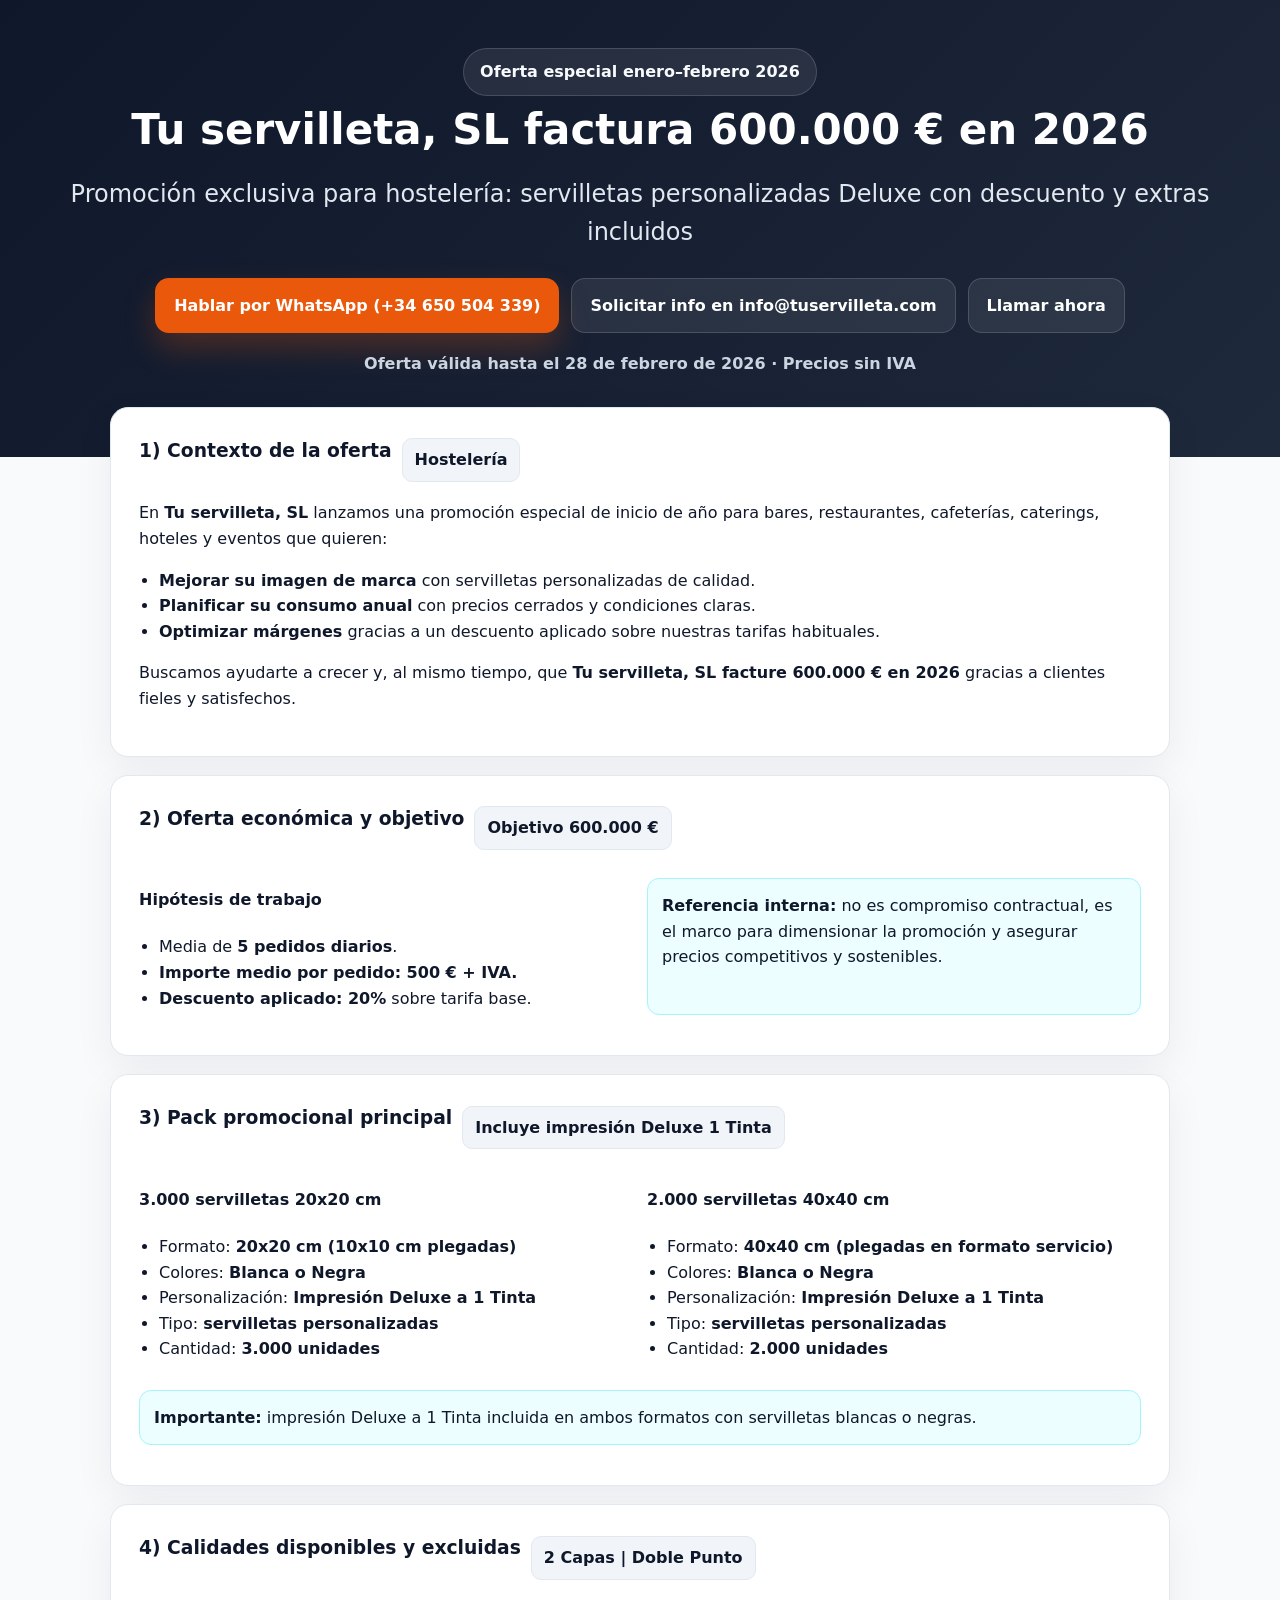
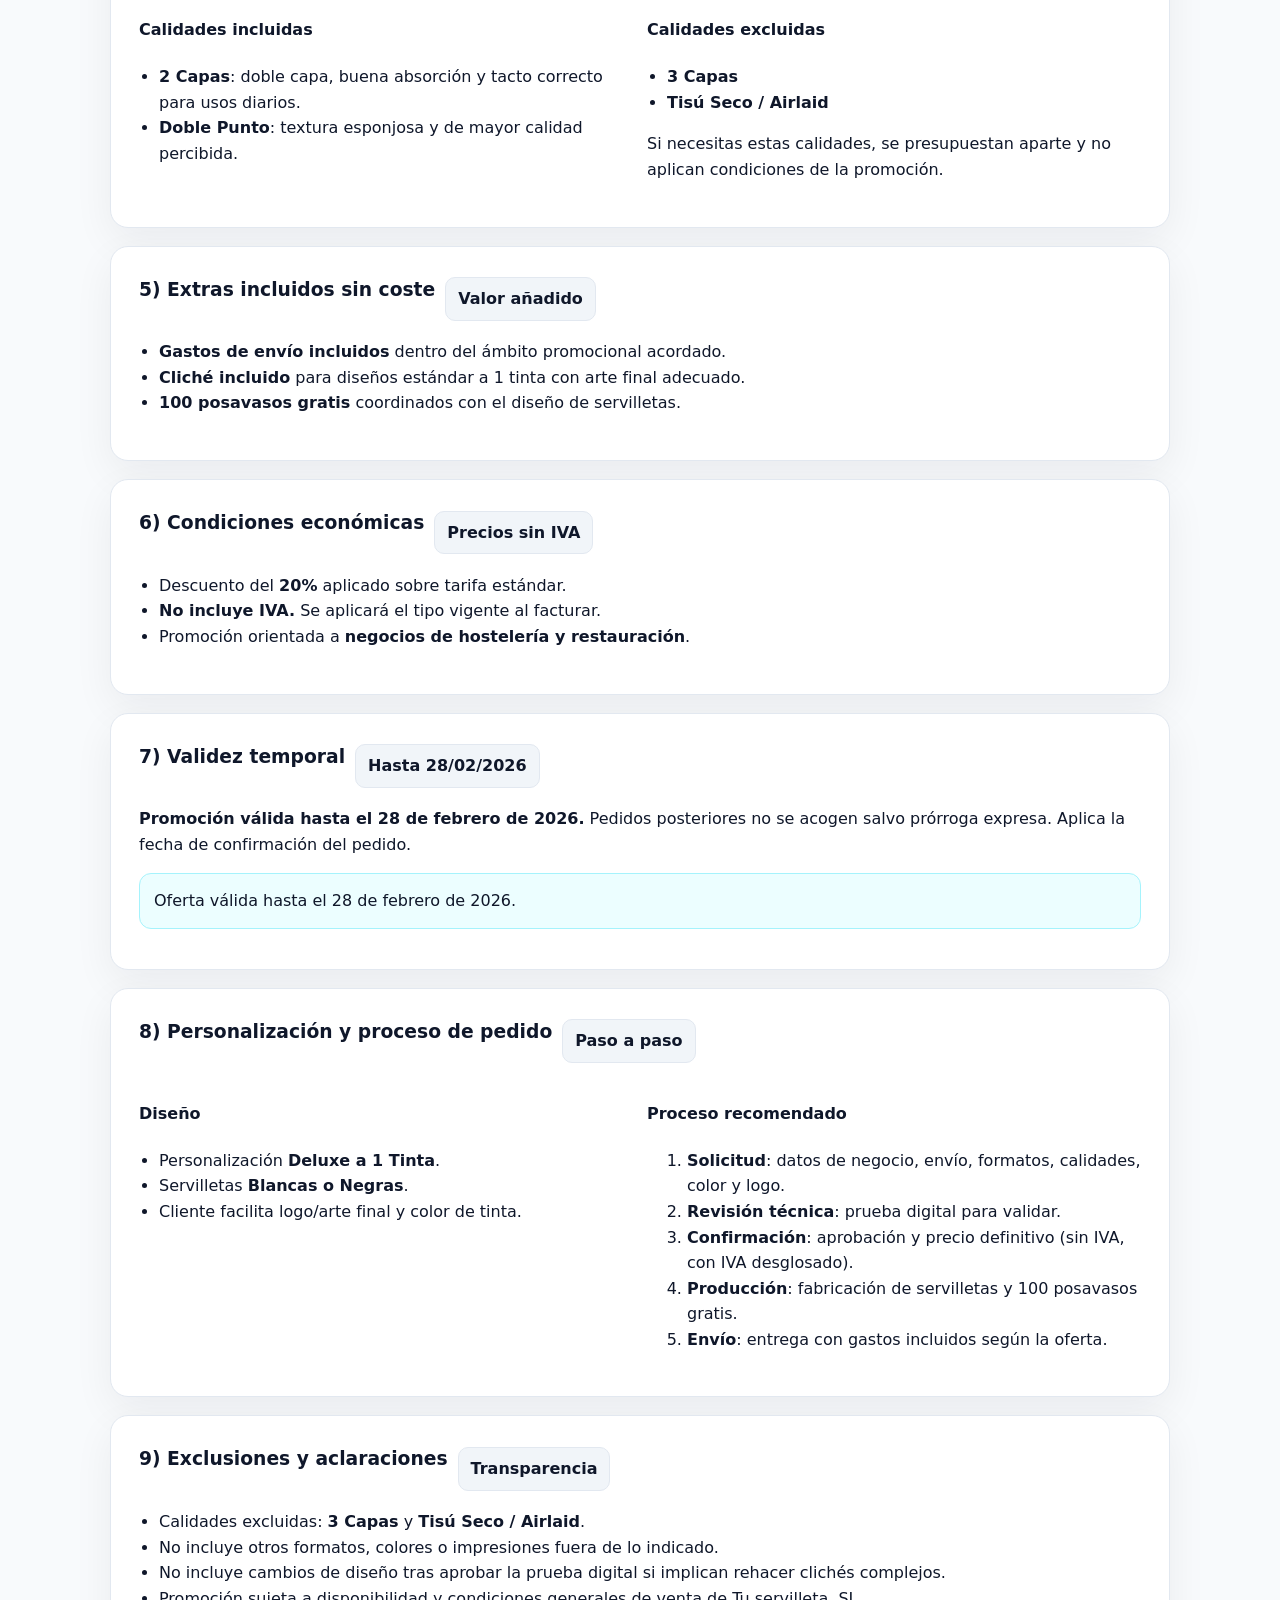
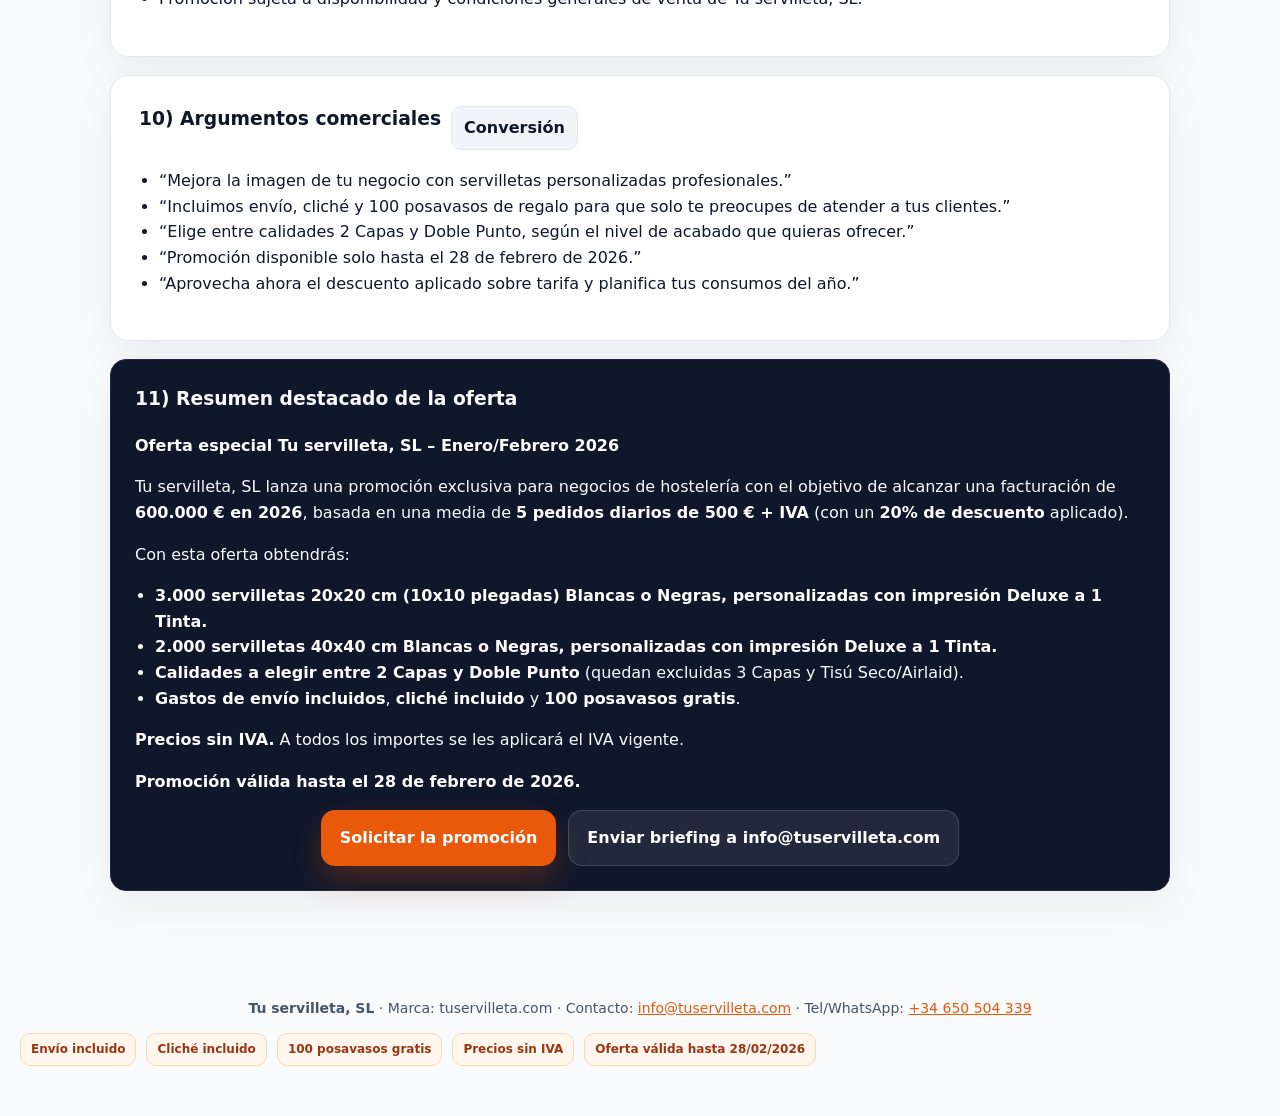
==== index.html @ eaef84c8 "feat: add promotional landing page Co-authored-by: juanjosferris-dotcom <243433178+juanjosferris-dot" ====
<!doctype html>
<html lang="es">
<head>
  <meta charset="utf-8">
  <meta name="viewport" content="width=device-width, initial-scale=1">
  <title>Tu servilleta, SL | Oferta Especial 2026</title>
  <meta name="description" content="Promoción exclusiva de Tu servilleta, SL para hostelería: servilletas personalizadas Deluxe con envío, cliché y 100 posavasos incluidos. Oferta válida hasta el 28 de febrero de 2026.">
  <style>
    :root {
      color-scheme: light;
      --primary: #0f172a;
      --accent: #ea580c;
      --bg: #f8fafc;
      --card: #ffffff;
      --muted: #475569;
      --border: #e2e8f0;
    }
    * { box-sizing: border-box; }
    body {
      margin: 0;
      font-family: "Inter", system-ui, -apple-system, sans-serif;
      background: var(--bg);
      color: var(--primary);
      line-height: 1.6;
    }
    a { color: var(--accent); }
    header {
      background: linear-gradient(135deg, #0f172a, #1e293b);
      color: #fff;
      padding: 48px 20px 64px;
      text-align: center;
    }
    header h1 {
      margin: 0 0 12px;
      font-size: clamp(28px, 5vw, 42px);
    }
    header h2 {
      margin: 0 0 24px;
      font-weight: 500;
      color: #e2e8f0;
    }
    .tagline {
      display: inline-flex;
      align-items: center;
      gap: 10px;
      padding: 10px 16px;
      background: rgba(255,255,255,0.08);
      border: 1px solid rgba(255,255,255,0.15);
      border-radius: 999px;
      font-weight: 600;
      color: #f8fafc;
    }
    .cta-group {
      margin-top: 26px;
      display: flex;
      flex-wrap: wrap;
      gap: 12px;
      justify-content: center;
    }
    .btn {
      display: inline-flex;
      align-items: center;
      justify-content: center;
      gap: 10px;
      padding: 14px 18px;
      border-radius: 14px;
      border: 1px solid transparent;
      font-weight: 700;
      text-decoration: none;
      transition: transform 150ms ease, box-shadow 150ms ease, background 150ms ease;
      cursor: pointer;
    }
    .btn.primary {
      background: var(--accent);
      color: #fff;
      box-shadow: 0 15px 30px rgba(234, 88, 12, 0.25);
    }
    .btn.secondary {
      background: rgba(255,255,255,0.08);
      border-color: rgba(255,255,255,0.15);
      color: #fff;
    }
    .btn:hover { transform: translateY(-1px); }
    .wrapper {
      max-width: 1100px;
      margin: -50px auto 60px;
      padding: 0 20px;
    }
    .card {
      background: var(--card);
      border: 1px solid var(--border);
      border-radius: 18px;
      padding: 28px;
      box-shadow: 0 14px 40px rgba(15, 23, 42, 0.06);
      margin-bottom: 18px;
    }
    h3 { margin-top: 0; }
    ul { padding-left: 20px; }
    .grid {
      display: grid;
      grid-template-columns: repeat(auto-fit, minmax(260px, 1fr));
      gap: 14px;
    }
    .pill {
      display: inline-block;
      padding: 6px 10px;
      border-radius: 10px;
      background: #fff7ed;
      color: #9a3412;
      font-weight: 700;
      font-size: 12px;
      border: 1px solid #fed7aa;
    }
    .highlight {
      background: #ecfeff;
      border: 1px solid #a5f3fc;
      color: #0f172a;
      padding: 14px;
      border-radius: 12px;
      margin: 12px 0;
    }
    .footer {
      text-align: center;
      color: var(--muted);
      padding: 32px 20px 50px;
      font-size: 14px;
    }
    .list-inline {
      display: flex;
      gap: 10px;
      flex-wrap: wrap;
      padding: 0;
      margin: 0;
      list-style: none;
    }
    .summary-block {
      background: #0f172a;
      color: #f8fafc;
      border-radius: 16px;
      padding: 24px;
      border: 1px solid #1e293b;
    }
    .summary-block strong { color: #fff; }
    .badge {
      display: inline-flex;
      align-items: center;
      gap: 6px;
      background: #f1f5f9;
      padding: 8px 12px;
      border-radius: 10px;
      font-weight: 600;
      color: var(--primary);
      border: 1px solid #e2e8f0;
    }
    .section-title {
      display: flex;
      align-items: center;
      gap: 10px;
      flex-wrap: wrap;
      margin-bottom: 14px;
    }
    @media (max-width: 640px) {
      header { padding: 36px 16px 58px; }
      .wrapper { margin-top: -40px; }
      .card { padding: 22px; }
    }
  </style>
</head>
<body>
  <header>
    <div class="tagline">Oferta especial enero–febrero 2026</div>
    <h1>Tu servilleta, SL factura 600.000 € en 2026</h1>
    <h2>Promoción exclusiva para hostelería: servilletas personalizadas Deluxe con descuento y extras incluidos</h2>
    <div class="cta-group">
      <a class="btn primary" href="https://wa.me/34650504339" target="_blank" rel="noopener">Hablar por WhatsApp (+34 650 504 339)</a>
      <a class="btn secondary" href="mailto:info@tuservilleta.com">Solicitar info en info@tuservilleta.com</a>
      <a class="btn secondary" href="tel:+34650504339">Llamar ahora</a>
    </div>
    <p style="margin-top:18px;color:#cbd5e1;font-weight:600;">Oferta válida hasta el 28 de febrero de 2026 · Precios sin IVA</p>
  </header>

  <main class="wrapper">
    <section class="card">
      <div class="section-title">
        <h3>1) Contexto de la oferta</h3>
        <span class="badge">Hostelería</span>
      </div>
      <p>En <strong>Tu servilleta, SL</strong> lanzamos una promoción especial de inicio de año para bares, restaurantes, cafeterías, caterings, hoteles y eventos que quieren:</p>
      <ul>
        <li><strong>Mejorar su imagen de marca</strong> con servilletas personalizadas de calidad.</li>
        <li><strong>Planificar su consumo anual</strong> con precios cerrados y condiciones claras.</li>
        <li><strong>Optimizar márgenes</strong> gracias a un descuento aplicado sobre nuestras tarifas habituales.</li>
      </ul>
      <p>Buscamos ayudarte a crecer y, al mismo tiempo, que <strong>Tu servilleta, SL facture 600.000 € en 2026</strong> gracias a clientes fieles y satisfechos.</p>
    </section>

    <section class="card">
      <div class="section-title">
        <h3>2) Oferta económica y objetivo</h3>
        <span class="badge">Objetivo 600.000 €</span>
      </div>
      <div class="grid">
        <div>
          <h4>Hipótesis de trabajo</h4>
          <ul>
            <li>Media de <strong>5 pedidos diarios</strong>.</li>
            <li><strong>Importe medio por pedido: 500 € + IVA.</strong></li>
            <li><strong>Descuento aplicado: 20%</strong> sobre tarifa base.</li>
          </ul>
        </div>
        <div class="highlight">
          <strong>Referencia interna:</strong> no es compromiso contractual, es el marco para dimensionar la promoción y asegurar precios competitivos y sostenibles.
        </div>
      </div>
    </section>

    <section class="card">
      <div class="section-title">
        <h3>3) Pack promocional principal</h3>
        <span class="badge">Incluye impresión Deluxe 1 Tinta</span>
      </div>
      <div class="grid">
        <div>
          <h4>3.000 servilletas 20x20 cm</h4>
          <ul>
            <li>Formato: <strong>20x20 cm (10x10 cm plegadas)</strong></li>
            <li>Colores: <strong>Blanca o Negra</strong></li>
            <li>Personalización: <strong>Impresión Deluxe a 1 Tinta</strong></li>
            <li>Tipo: <strong>servilletas personalizadas</strong></li>
            <li>Cantidad: <strong>3.000 unidades</strong></li>
          </ul>
        </div>
        <div>
          <h4>2.000 servilletas 40x40 cm</h4>
          <ul>
            <li>Formato: <strong>40x40 cm (plegadas en formato servicio)</strong></li>
            <li>Colores: <strong>Blanca o Negra</strong></li>
            <li>Personalización: <strong>Impresión Deluxe a 1 Tinta</strong></li>
            <li>Tipo: <strong>servilletas personalizadas</strong></li>
            <li>Cantidad: <strong>2.000 unidades</strong></li>
          </ul>
        </div>
      </div>
      <p class="highlight"><strong>Importante:</strong> impresión Deluxe a 1 Tinta incluida en ambos formatos con servilletas blancas o negras.</p>
    </section>

    <section class="card">
      <div class="section-title">
        <h3>4) Calidades disponibles y excluidas</h3>
        <span class="badge">2 Capas | Doble Punto</span>
      </div>
      <div class="grid">
        <div>
          <h4>Calidades incluidas</h4>
          <ul>
            <li><strong>2 Capas</strong>: doble capa, buena absorción y tacto correcto para usos diarios.</li>
            <li><strong>Doble Punto</strong>: textura esponjosa y de mayor calidad percibida.</li>
          </ul>
        </div>
        <div>
          <h4>Calidades excluidas</h4>
          <ul>
            <li><strong>3 Capas</strong></li>
            <li><strong>Tisú Seco / Airlaid</strong></li>
          </ul>
          <p style="margin-top:8px;">Si necesitas estas calidades, se presupuestan aparte y no aplican condiciones de la promoción.</p>
        </div>
      </div>
    </section>

    <section class="card">
      <div class="section-title">
        <h3>5) Extras incluidos sin coste</h3>
        <span class="badge">Valor añadido</span>
      </div>
      <ul>
        <li><strong>Gastos de envío incluidos</strong> dentro del ámbito promocional acordado.</li>
        <li><strong>Cliché incluido</strong> para diseños estándar a 1 tinta con arte final adecuado.</li>
        <li><strong>100 posavasos gratis</strong> coordinados con el diseño de servilletas.</li>
      </ul>
    </section>

    <section class="card">
      <div class="section-title">
        <h3>6) Condiciones económicas</h3>
        <span class="badge">Precios sin IVA</span>
      </div>
      <ul>
        <li>Descuento del <strong>20%</strong> aplicado sobre tarifa estándar.</li>
        <li><strong>No incluye IVA.</strong> Se aplicará el tipo vigente al facturar.</li>
        <li>Promoción orientada a <strong>negocios de hostelería y restauración</strong>.</li>
      </ul>
    </section>

    <section class="card">
      <div class="section-title">
        <h3>7) Validez temporal</h3>
        <span class="badge">Hasta 28/02/2026</span>
      </div>
      <p><strong>Promoción válida hasta el 28 de febrero de 2026.</strong> Pedidos posteriores no se acogen salvo prórroga expresa. Aplica la fecha de confirmación del pedido.</p>
      <p class="highlight">Oferta válida hasta el 28 de febrero de 2026.</p>
    </section>

    <section class="card">
      <div class="section-title">
        <h3>8) Personalización y proceso de pedido</h3>
        <span class="badge">Paso a paso</span>
      </div>
      <div class="grid">
        <div>
          <h4>Diseño</h4>
          <ul>
            <li>Personalización <strong>Deluxe a 1 Tinta</strong>.</li>
            <li>Servilletas <strong>Blancas o Negras</strong>.</li>
            <li>Cliente facilita logo/arte final y color de tinta.</li>
          </ul>
        </div>
        <div>
          <h4>Proceso recomendado</h4>
          <ol>
            <li><strong>Solicitud</strong>: datos de negocio, envío, formatos, calidades, color y logo.</li>
            <li><strong>Revisión técnica</strong>: prueba digital para validar.</li>
            <li><strong>Confirmación</strong>: aprobación y precio definitivo (sin IVA, con IVA desglosado).</li>
            <li><strong>Producción</strong>: fabricación de servilletas y 100 posavasos gratis.</li>
            <li><strong>Envío</strong>: entrega con gastos incluidos según la oferta.</li>
          </ol>
        </div>
      </div>
    </section>

    <section class="card">
      <div class="section-title">
        <h3>9) Exclusiones y aclaraciones</h3>
        <span class="badge">Transparencia</span>
      </div>
      <ul>
        <li>Calidades excluidas: <strong>3 Capas</strong> y <strong>Tisú Seco / Airlaid</strong>.</li>
        <li>No incluye otros formatos, colores o impresiones fuera de lo indicado.</li>
        <li>No incluye cambios de diseño tras aprobar la prueba digital si implican rehacer clichés complejos.</li>
        <li>Promoción sujeta a disponibilidad y condiciones generales de venta de Tu servilleta, SL.</li>
      </ul>
    </section>

    <section class="card">
      <div class="section-title">
        <h3>10) Argumentos comerciales</h3>
        <span class="badge">Conversión</span>
      </div>
      <ul>
        <li>“Mejora la imagen de tu negocio con servilletas personalizadas profesionales.”</li>
        <li>“Incluimos envío, cliché y 100 posavasos de regalo para que solo te preocupes de atender a tus clientes.”</li>
        <li>“Elige entre calidades 2 Capas y Doble Punto, según el nivel de acabado que quieras ofrecer.”</li>
        <li>“Promoción disponible solo hasta el 28 de febrero de 2026.”</li>
        <li>“Aprovecha ahora el descuento aplicado sobre tarifa y planifica tus consumos del año.”</li>
      </ul>
    </section>

    <section class="card summary-block">
      <h3 style="margin-top:0;">11) Resumen destacado de la oferta</h3>
      <p><strong>Oferta especial Tu servilleta, SL – Enero/Febrero 2026</strong></p>
      <p>Tu servilleta, SL lanza una promoción exclusiva para negocios de hostelería con el objetivo de alcanzar una facturación de <strong>600.000 € en 2026</strong>, basada en una media de <strong>5 pedidos diarios de 500 € + IVA</strong> (con un <strong>20% de descuento</strong> aplicado).</p>
      <p>Con esta oferta obtendrás:</p>
      <ul>
        <li><strong>3.000 servilletas 20x20 cm (10x10 plegadas) Blancas o Negras, personalizadas con impresión Deluxe a 1 Tinta.</strong></li>
        <li><strong>2.000 servilletas 40x40 cm Blancas o Negras, personalizadas con impresión Deluxe a 1 Tinta.</strong></li>
        <li><strong>Calidades a elegir entre 2 Capas y Doble Punto</strong> (quedan excluidas 3 Capas y Tisú Seco/Airlaid).</li>
        <li><strong>Gastos de envío incluidos</strong>, <strong>cliché incluido</strong> y <strong>100 posavasos gratis</strong>.</li>
      </ul>
      <p><strong>Precios sin IVA.</strong> A todos los importes se les aplicará el IVA vigente.</p>
      <p><strong>Promoción válida hasta el 28 de febrero de 2026.</strong></p>
      <div class="cta-group" style="margin-top:12px;">
        <a class="btn primary" href="https://wa.me/34650504339" target="_blank" rel="noopener">Solicitar la promoción</a>
        <a class="btn secondary" href="mailto:info@tuservilleta.com">Enviar briefing a info@tuservilleta.com</a>
      </div>
    </section>
  </main>

  <footer class="footer">
    <p><strong>Tu servilleta, SL</strong> · Marca: tuservilleta.com · Contacto: <a href="mailto:info@tuservilleta.com">info@tuservilleta.com</a> · Tel/WhatsApp: <a href="tel:+34650504339">+34 650 504 339</a></p>
    <ul class="list-inline">
      <li class="pill">Envío incluido</li>
      <li class="pill">Cliché incluido</li>
      <li class="pill">100 posavasos gratis</li>
      <li class="pill">Precios sin IVA</li>
      <li class="pill">Oferta válida hasta 28/02/2026</li>
    </ul>
  </footer>
</body>
</html>
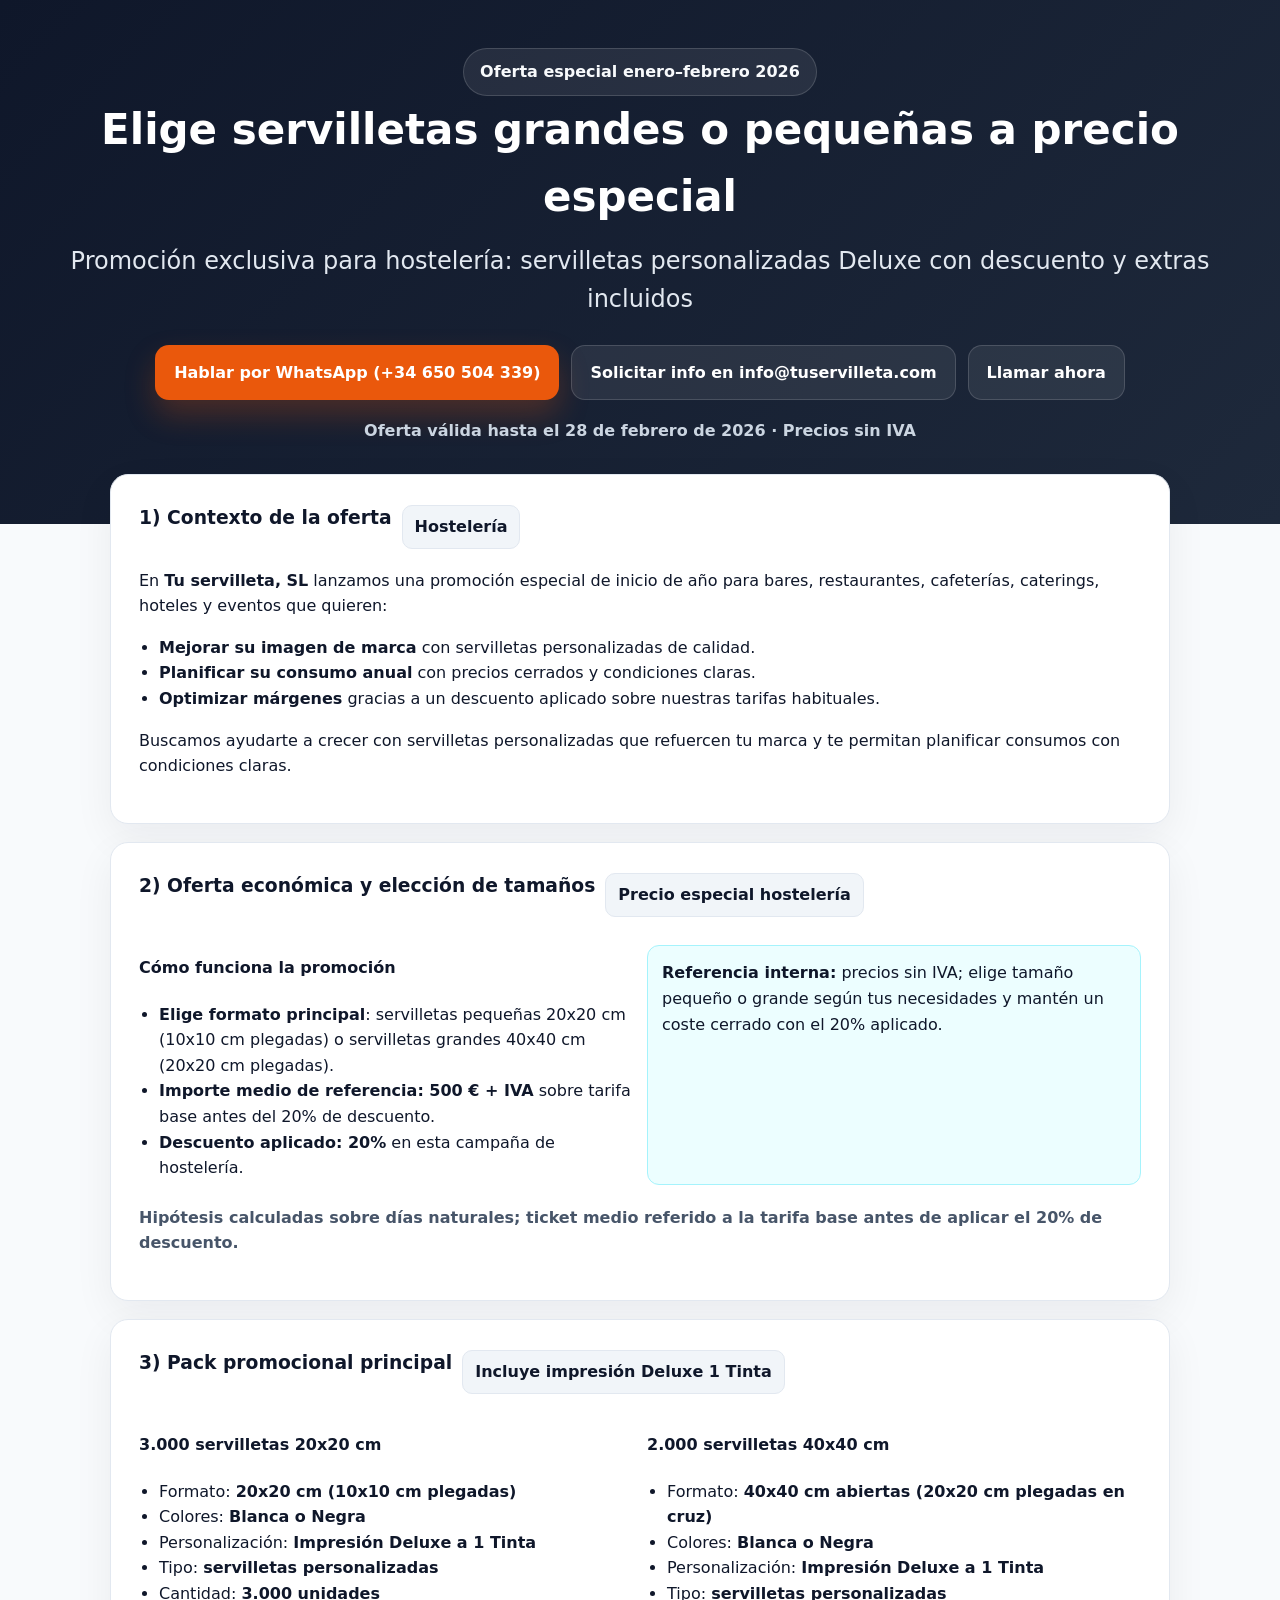
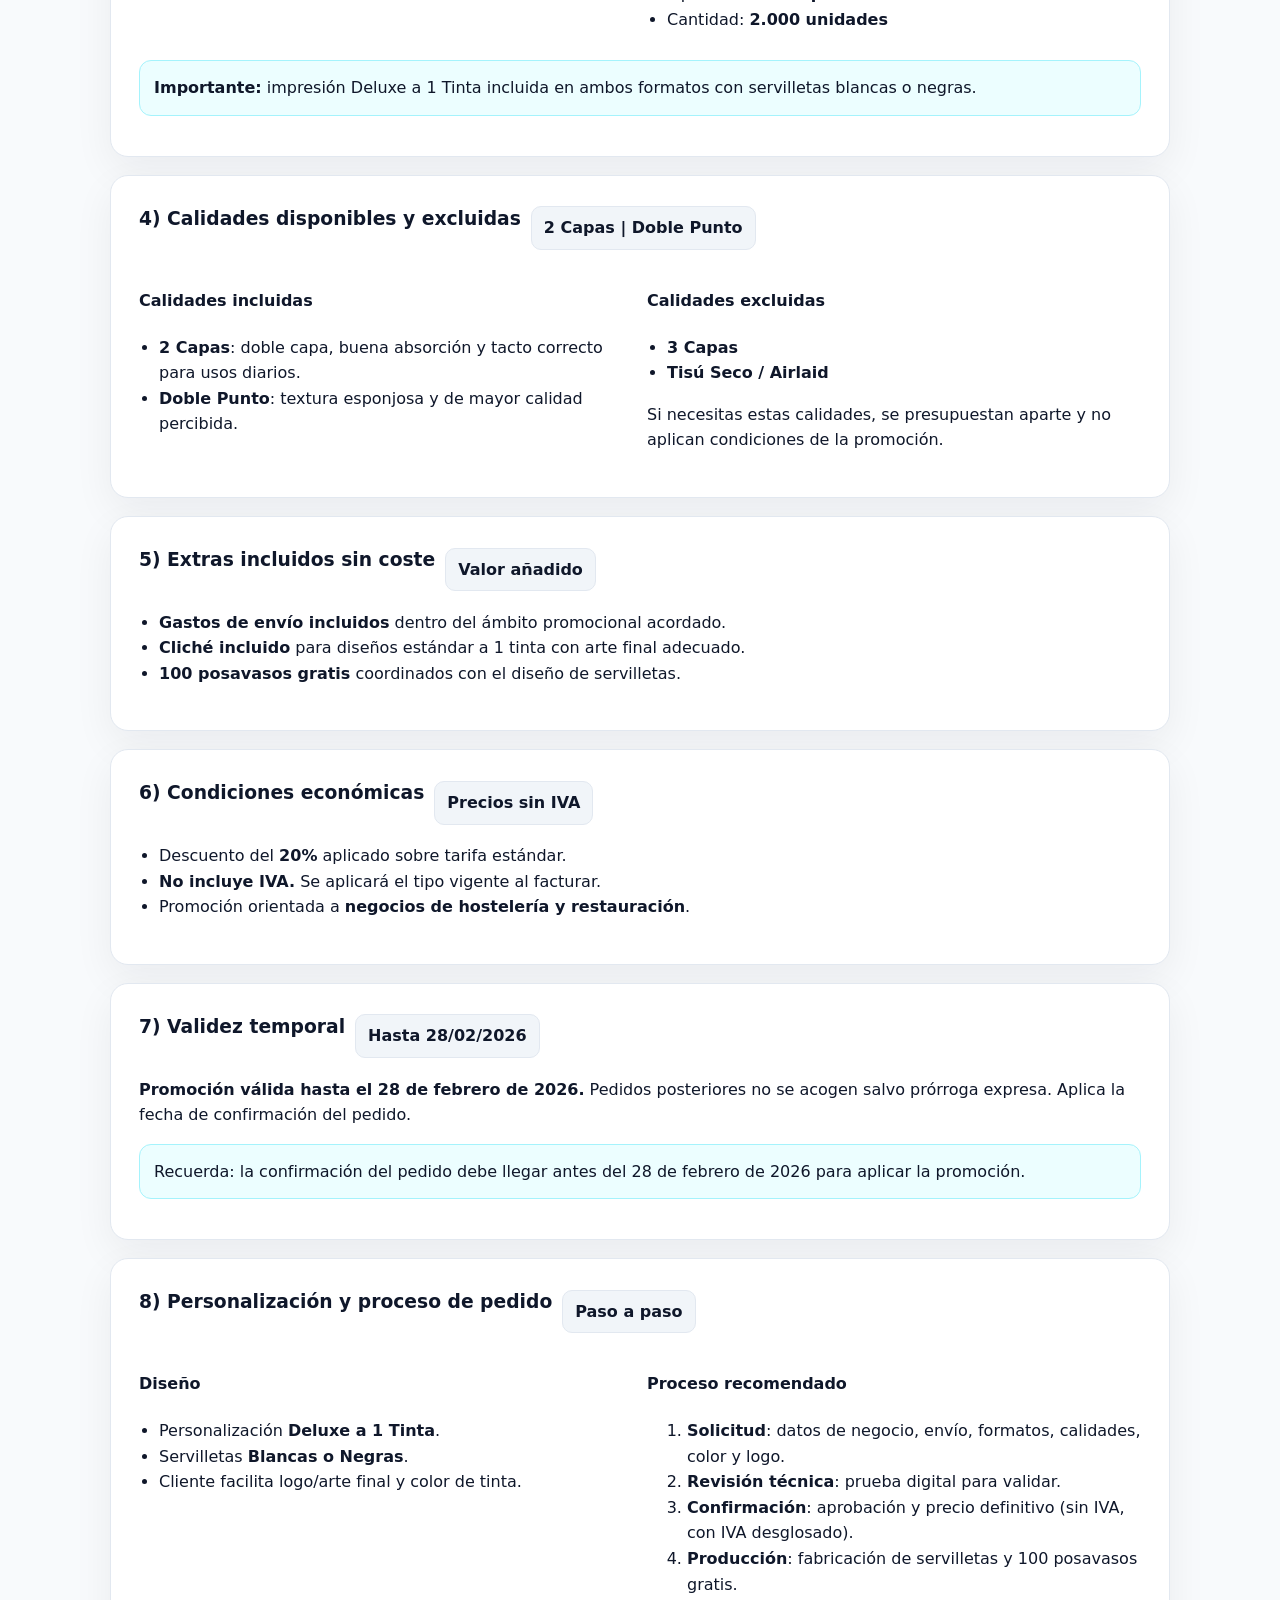
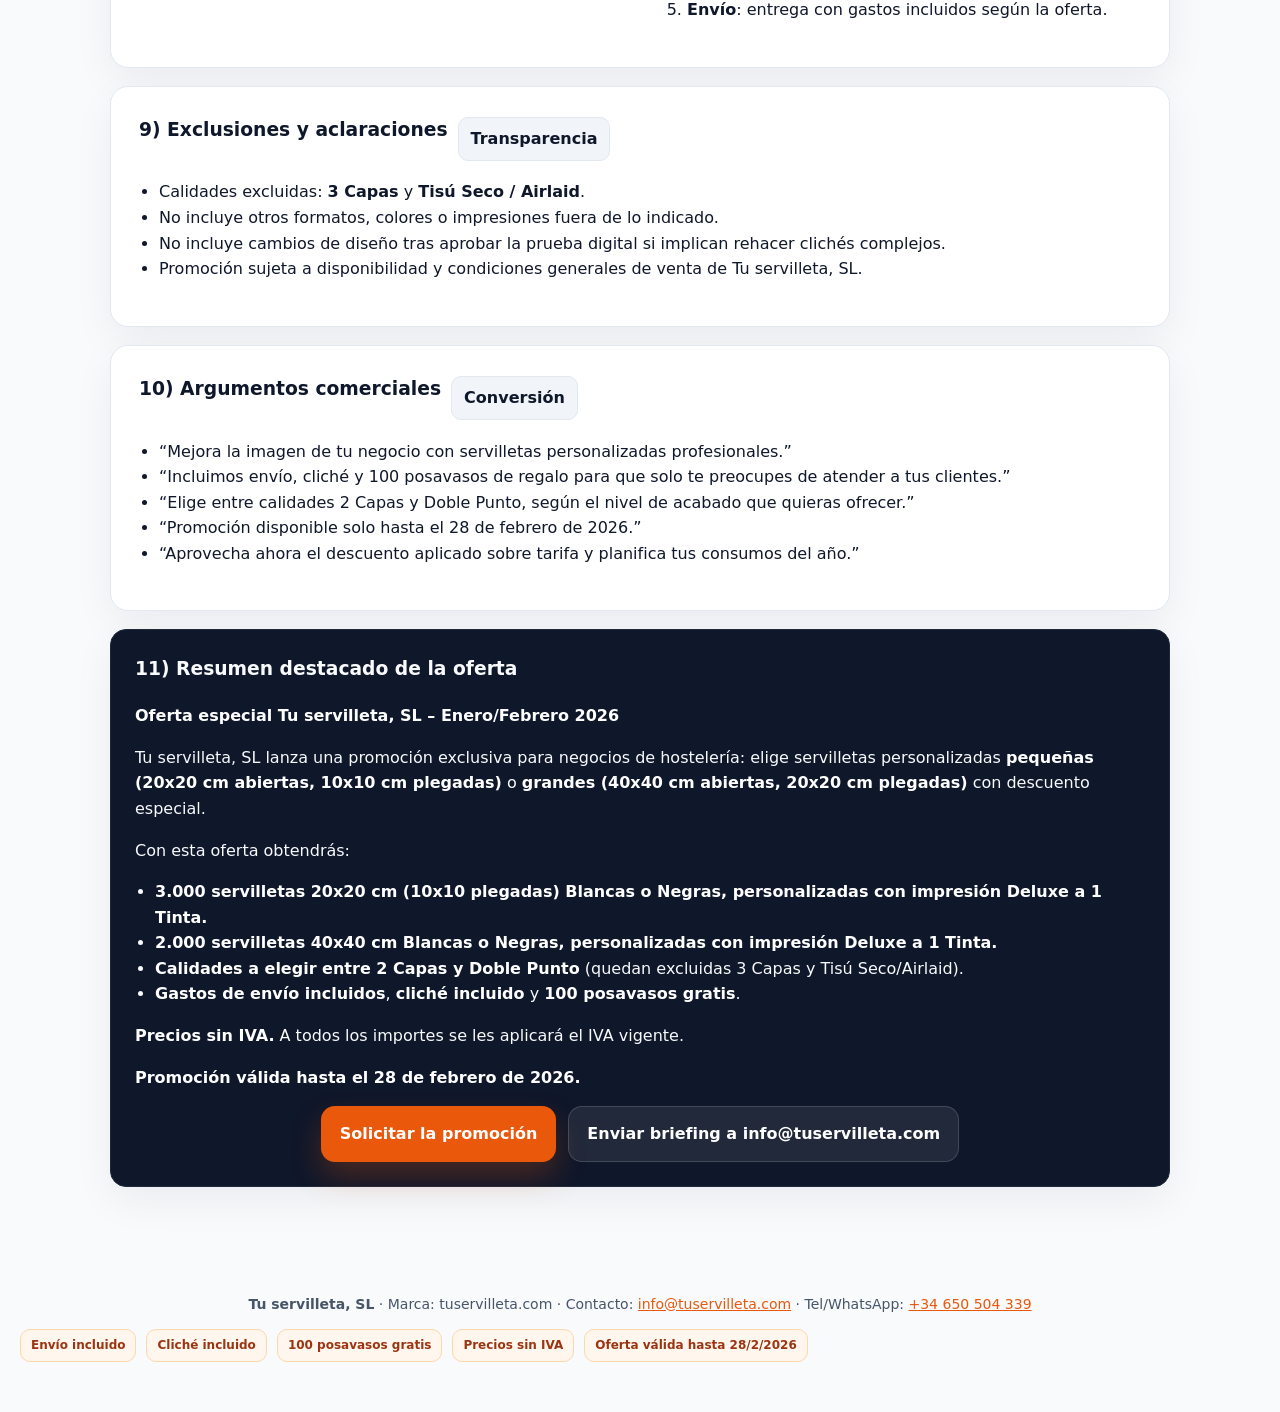
==== commit d3bedaa3: "chore: refine landing content Co-authored-by: juanjosferris-dotcom <243433178+juanjosferris-dotcom@u" ====
--- a/index.html
+++ b/index.html
@@ -18,7 +18,7 @@
     * { box-sizing: border-box; }
     body {
       margin: 0;
-      font-family: "Inter", system-ui, -apple-system, sans-serif;
+      font-family: system-ui, -apple-system, sans-serif;
       background: var(--bg);
       color: var(--primary);
       line-height: 1.6;
@@ -169,14 +169,14 @@
 <body>
   <header>
     <div class="tagline">Oferta especial enero–febrero 2026</div>
-    <h1>Tu servilleta, SL factura 600.000 € en 2026</h1>
+    <h1>Elige servilletas grandes o pequeñas a precio especial</h1>
     <h2>Promoción exclusiva para hostelería: servilletas personalizadas Deluxe con descuento y extras incluidos</h2>
     <div class="cta-group">
       <a class="btn primary" href="https://wa.me/34650504339" target="_blank" rel="noopener">Hablar por WhatsApp (+34 650 504 339)</a>
       <a class="btn secondary" href="mailto:info@tuservilleta.com">Solicitar info en info@tuservilleta.com</a>
       <a class="btn secondary" href="tel:+34650504339">Llamar ahora</a>
     </div>
-    <p style="margin-top:18px;color:#cbd5e1;font-weight:600;">Oferta válida hasta el 28 de febrero de 2026 · Precios sin IVA</p>
+    <p style="margin-top:18px;color:#cbd5e1;font-weight:600;">Oferta válida hasta el <span class="deadline"></span> · Precios sin IVA</p>
   </header>
 
   <main class="wrapper">
@@ -191,27 +191,28 @@
         <li><strong>Planificar su consumo anual</strong> con precios cerrados y condiciones claras.</li>
         <li><strong>Optimizar márgenes</strong> gracias a un descuento aplicado sobre nuestras tarifas habituales.</li>
       </ul>
-      <p>Buscamos ayudarte a crecer y, al mismo tiempo, que <strong>Tu servilleta, SL facture 600.000 € en 2026</strong> gracias a clientes fieles y satisfechos.</p>
-    </section>
-
-    <section class="card">
-      <div class="section-title">
-        <h3>2) Oferta económica y objetivo</h3>
-        <span class="badge">Objetivo 600.000 €</span>
+      <p>Buscamos ayudarte a crecer con servilletas personalizadas que refuercen tu marca y te permitan planificar consumos con condiciones claras.</p>
+    </section>
+
+    <section class="card">
+      <div class="section-title">
+        <h3>2) Oferta económica y elección de tamaños</h3>
+        <span class="badge">Precio especial hostelería</span>
       </div>
       <div class="grid">
         <div>
-          <h4>Hipótesis de trabajo</h4>
-          <ul>
-            <li>Media de <strong>5 pedidos diarios</strong>.</li>
-            <li><strong>Importe medio por pedido: 500 € + IVA.</strong></li>
-            <li><strong>Descuento aplicado: 20%</strong> sobre tarifa base.</li>
+          <h4>Cómo funciona la promoción</h4>
+          <ul>
+            <li><strong>Elige formato principal</strong>: servilletas pequeñas 20x20 cm (10x10 cm plegadas) o servilletas grandes 40x40 cm (20x20 cm plegadas).</li>
+            <li><strong>Importe medio de referencia: 500 € + IVA</strong> sobre tarifa base antes del 20% de descuento.</li>
+            <li><strong>Descuento aplicado: 20%</strong> en esta campaña de hostelería.</li>
           </ul>
         </div>
         <div class="highlight">
-          <strong>Referencia interna:</strong> no es compromiso contractual, es el marco para dimensionar la promoción y asegurar precios competitivos y sostenibles.
-        </div>
-      </div>
+          <strong>Referencia interna:</strong> precios sin IVA; elige tamaño pequeño o grande según tus necesidades y mantén un coste cerrado con el 20% aplicado.
+        </div>
+      </div>
+      <p style="margin-top:8px;color:var(--muted);font-weight:600;">Hipótesis calculadas sobre días naturales; ticket medio referido a la tarifa base antes de aplicar el 20% de descuento.</p>
     </section>
 
     <section class="card">
@@ -233,7 +234,7 @@
         <div>
           <h4>2.000 servilletas 40x40 cm</h4>
           <ul>
-            <li>Formato: <strong>40x40 cm (plegadas en formato servicio)</strong></li>
+            <li>Formato: <strong>40x40 cm abiertas (20x20 cm plegadas en cruz)</strong></li>
             <li>Colores: <strong>Blanca o Negra</strong></li>
             <li>Personalización: <strong>Impresión Deluxe a 1 Tinta</strong></li>
             <li>Tipo: <strong>servilletas personalizadas</strong></li>
@@ -297,8 +298,8 @@
         <h3>7) Validez temporal</h3>
         <span class="badge">Hasta 28/02/2026</span>
       </div>
-      <p><strong>Promoción válida hasta el 28 de febrero de 2026.</strong> Pedidos posteriores no se acogen salvo prórroga expresa. Aplica la fecha de confirmación del pedido.</p>
-      <p class="highlight">Oferta válida hasta el 28 de febrero de 2026.</p>
+      <p><strong>Promoción válida hasta el <span class="deadline"></span>.</strong> Pedidos posteriores no se acogen salvo prórroga expresa. Aplica la fecha de confirmación del pedido.</p>
+      <p class="highlight">Recuerda: la confirmación del pedido debe llegar antes del <span class="deadline"></span> para aplicar la promoción.</p>
     </section>
 
     <section class="card">
@@ -350,7 +351,7 @@
         <li>“Mejora la imagen de tu negocio con servilletas personalizadas profesionales.”</li>
         <li>“Incluimos envío, cliché y 100 posavasos de regalo para que solo te preocupes de atender a tus clientes.”</li>
         <li>“Elige entre calidades 2 Capas y Doble Punto, según el nivel de acabado que quieras ofrecer.”</li>
-        <li>“Promoción disponible solo hasta el 28 de febrero de 2026.”</li>
+        <li>“Promoción disponible solo hasta el <span class="deadline"></span>.”</li>
         <li>“Aprovecha ahora el descuento aplicado sobre tarifa y planifica tus consumos del año.”</li>
       </ul>
     </section>
@@ -358,7 +359,7 @@
     <section class="card summary-block">
       <h3 style="margin-top:0;">11) Resumen destacado de la oferta</h3>
       <p><strong>Oferta especial Tu servilleta, SL – Enero/Febrero 2026</strong></p>
-      <p>Tu servilleta, SL lanza una promoción exclusiva para negocios de hostelería con el objetivo de alcanzar una facturación de <strong>600.000 € en 2026</strong>, basada en una media de <strong>5 pedidos diarios de 500 € + IVA</strong> (con un <strong>20% de descuento</strong> aplicado).</p>
+      <p>Tu servilleta, SL lanza una promoción exclusiva para negocios de hostelería: elige servilletas personalizadas <strong>pequeñas (20x20 cm abiertas, 10x10 cm plegadas)</strong> o <strong>grandes (40x40 cm abiertas, 20x20 cm plegadas)</strong> con descuento especial.</p>
       <p>Con esta oferta obtendrás:</p>
       <ul>
         <li><strong>3.000 servilletas 20x20 cm (10x10 plegadas) Blancas o Negras, personalizadas con impresión Deluxe a 1 Tinta.</strong></li>
@@ -367,7 +368,7 @@
         <li><strong>Gastos de envío incluidos</strong>, <strong>cliché incluido</strong> y <strong>100 posavasos gratis</strong>.</li>
       </ul>
       <p><strong>Precios sin IVA.</strong> A todos los importes se les aplicará el IVA vigente.</p>
-      <p><strong>Promoción válida hasta el 28 de febrero de 2026.</strong></p>
+      <p><strong>Promoción válida hasta el <span class="deadline"></span>.</strong></p>
       <div class="cta-group" style="margin-top:12px;">
         <a class="btn primary" href="https://wa.me/34650504339" target="_blank" rel="noopener">Solicitar la promoción</a>
         <a class="btn secondary" href="mailto:info@tuservilleta.com">Enviar briefing a info@tuservilleta.com</a>
@@ -382,8 +383,16 @@
       <li class="pill">Cliché incluido</li>
       <li class="pill">100 posavasos gratis</li>
       <li class="pill">Precios sin IVA</li>
-      <li class="pill">Oferta válida hasta 28/02/2026</li>
+      <li class="pill">Oferta válida hasta <span class="deadline-short"></span></li>
     </ul>
   </footer>
+  <script>
+    const DEADLINE_ISO = "2026-02-28T12:00:00Z";
+    const deadlineDate = new Date(DEADLINE_ISO);
+    const DEADLINE_TEXT = deadlineDate.toLocaleDateString("es-ES", { day: "numeric", month: "long", year: "numeric" });
+    const DEADLINE_SHORT = deadlineDate.toLocaleDateString("es-ES");
+    document.querySelectorAll(".deadline").forEach(el => { el.textContent = DEADLINE_TEXT; });
+    document.querySelectorAll(".deadline-short").forEach(el => { el.textContent = DEADLINE_SHORT; });
+  </script>
 </body>
 </html>
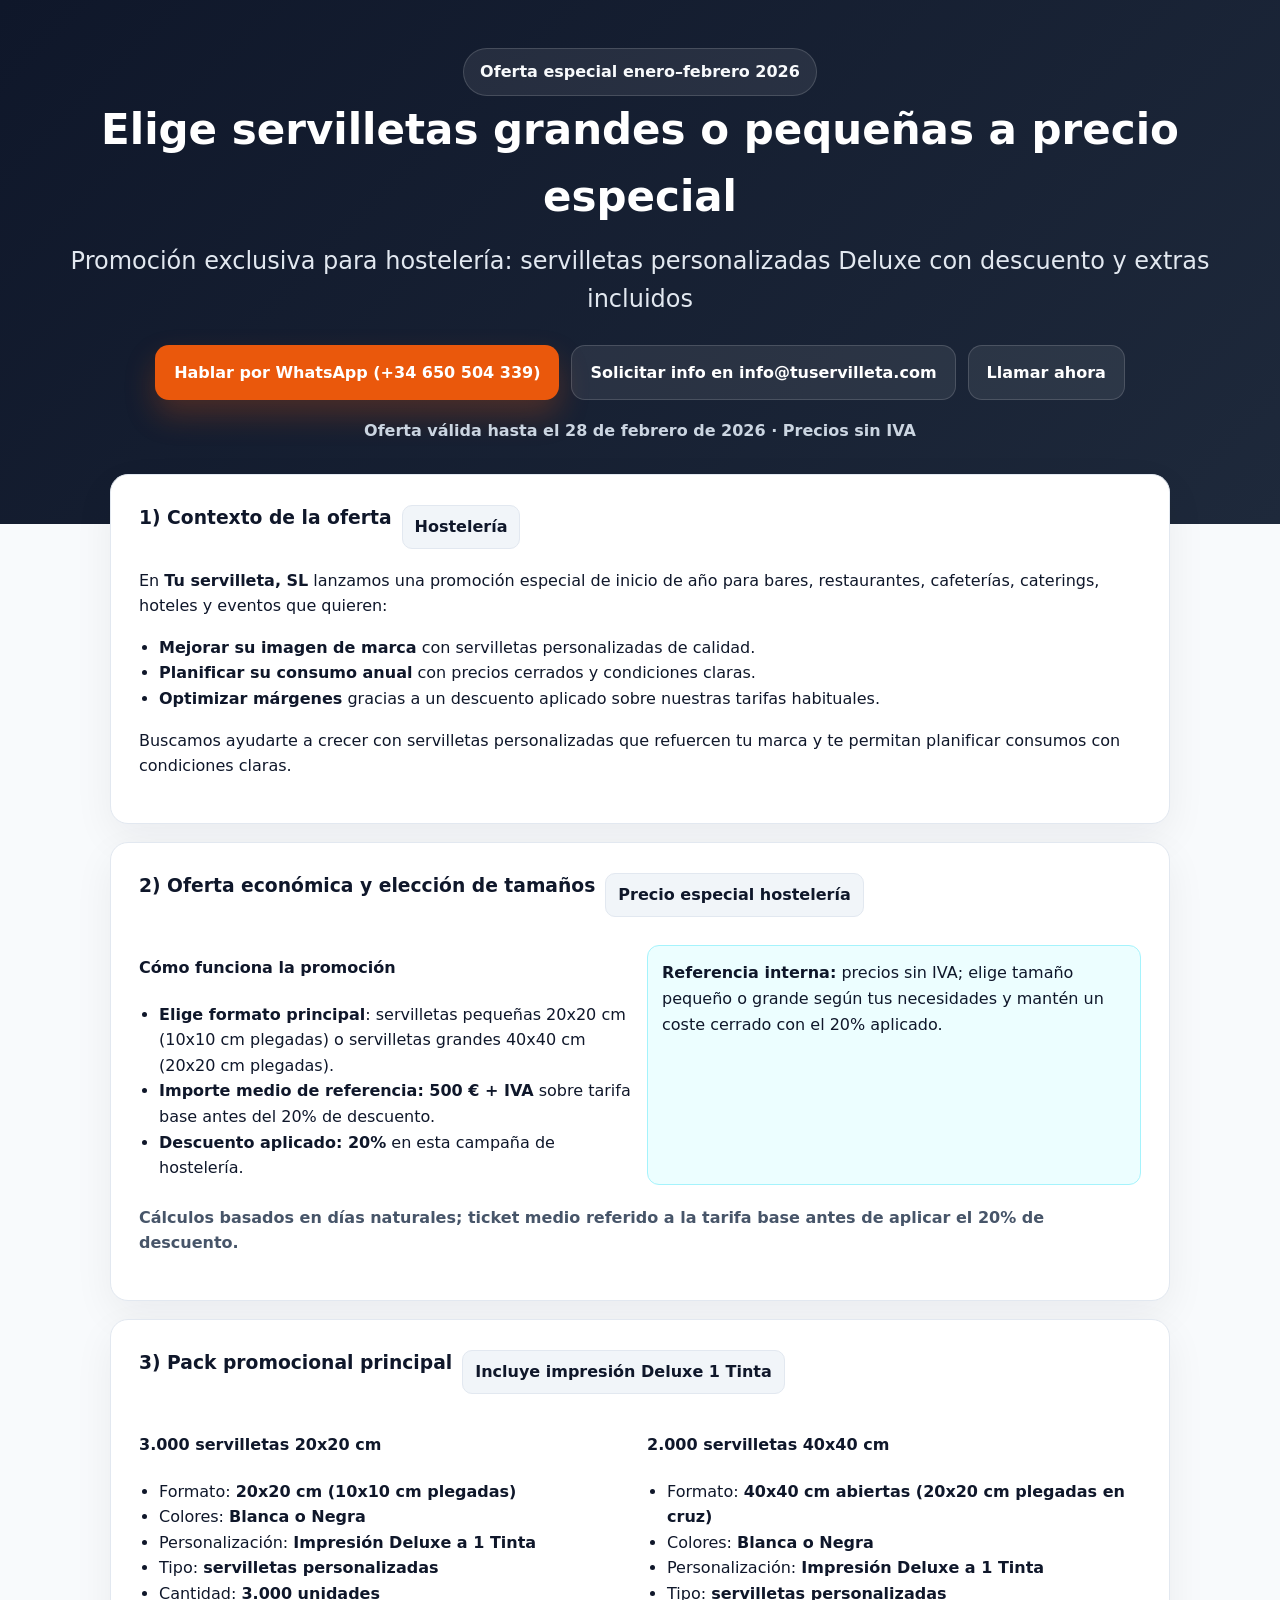
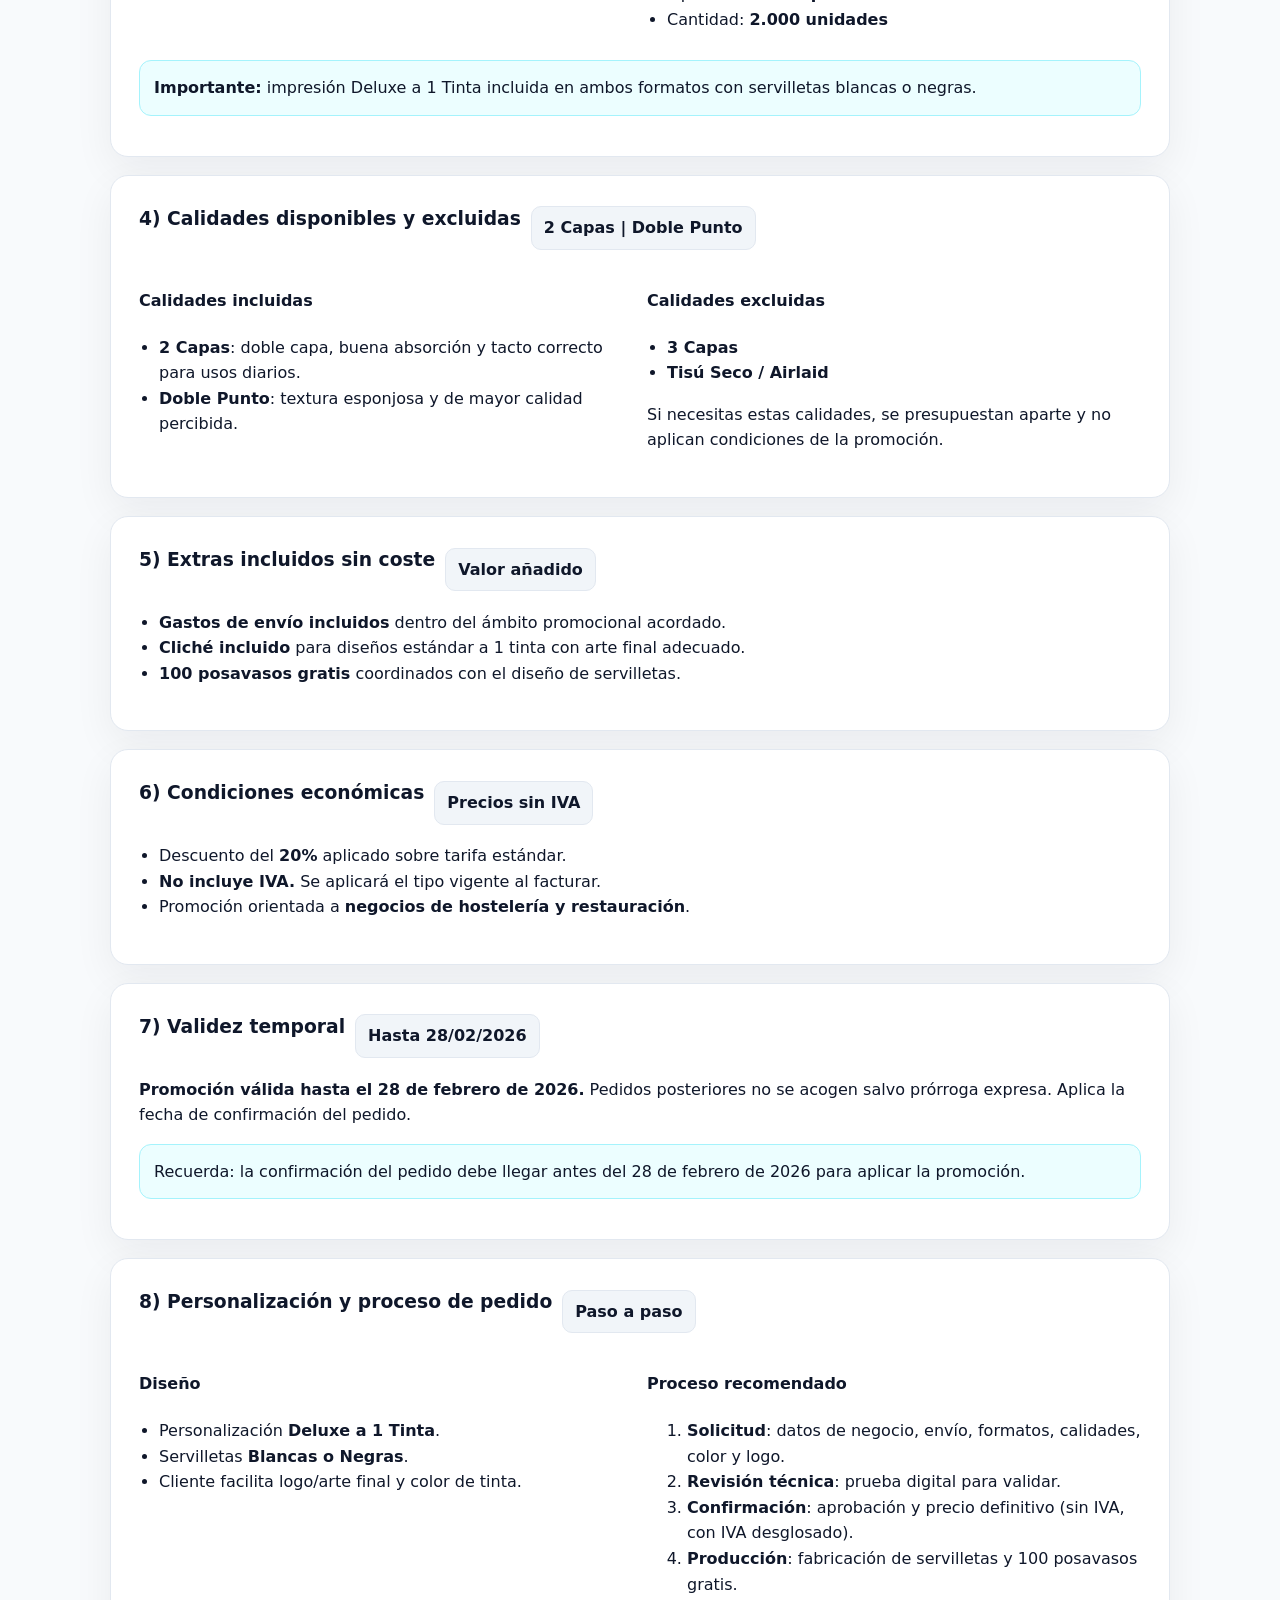
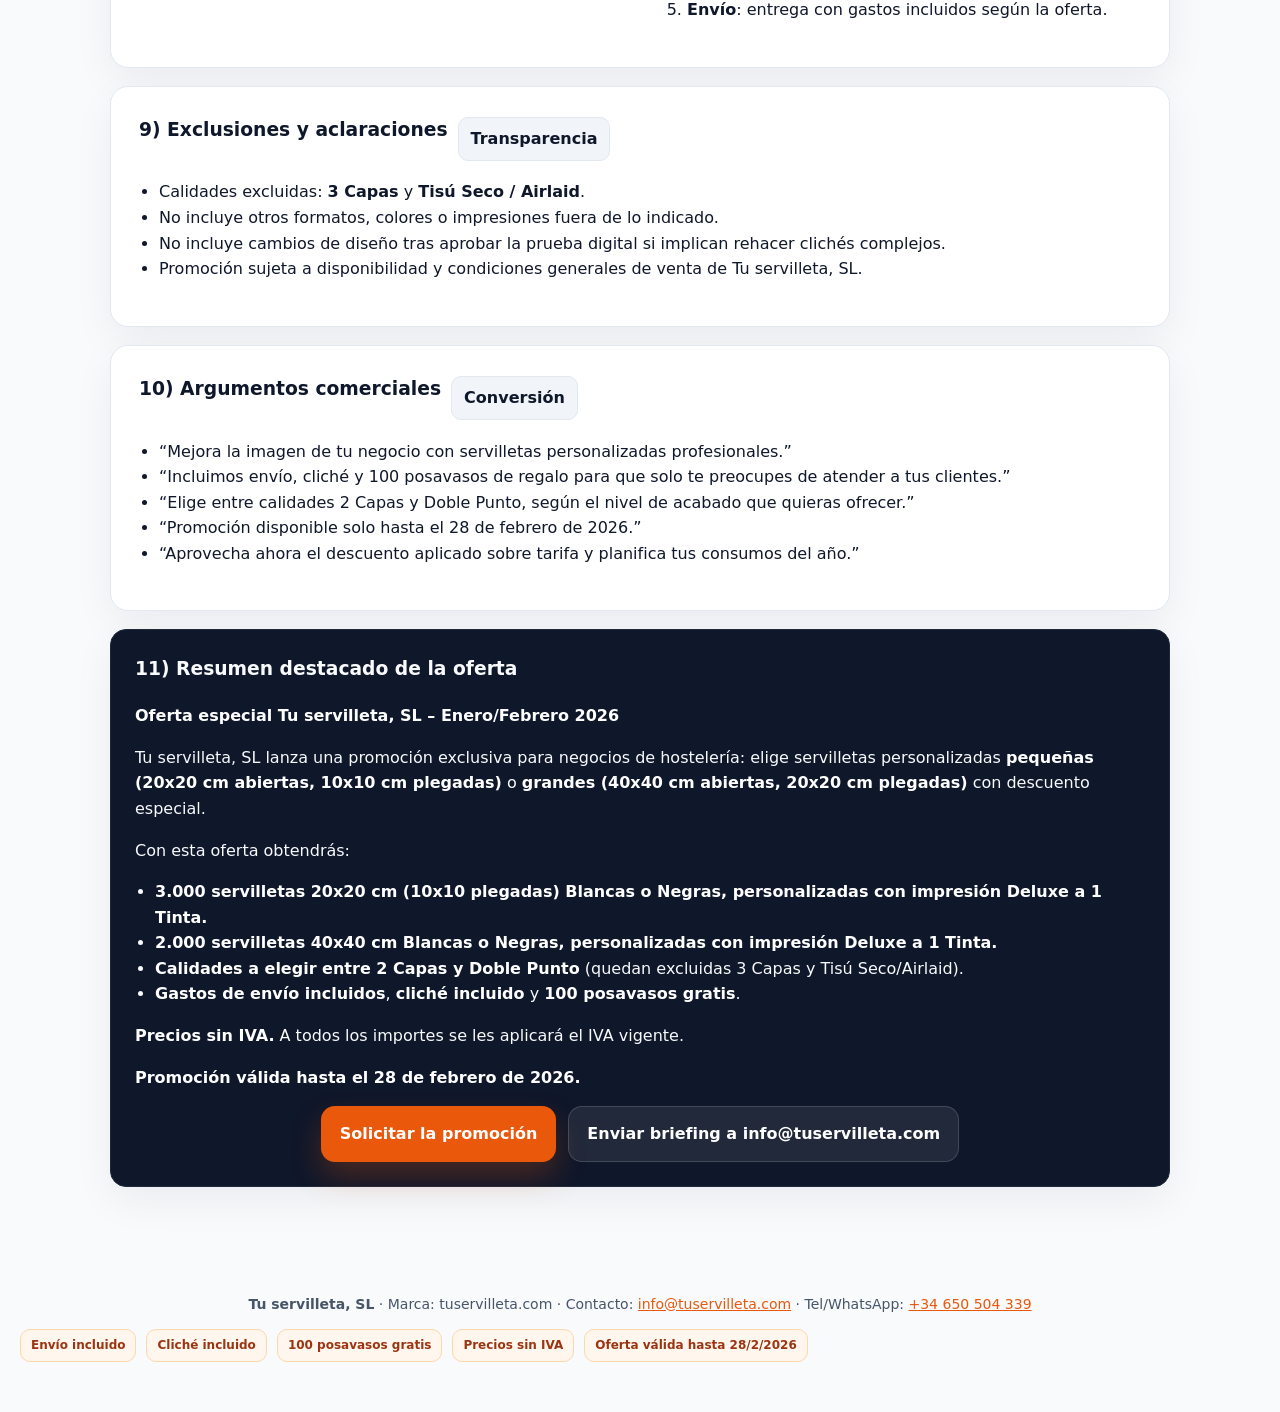
==== commit 42c5af0b: "chore: wording tweak for clarity Co-authored-by: juanjosferris-dotcom <243433178+juanjosferris-dotco" ====
--- a/index.html
+++ b/index.html
@@ -212,7 +212,7 @@
           <strong>Referencia interna:</strong> precios sin IVA; elige tamaño pequeño o grande según tus necesidades y mantén un coste cerrado con el 20% aplicado.
         </div>
       </div>
-      <p style="margin-top:8px;color:var(--muted);font-weight:600;">Hipótesis calculadas sobre días naturales; ticket medio referido a la tarifa base antes de aplicar el 20% de descuento.</p>
+      <p style="margin-top:8px;color:var(--muted);font-weight:600;">Cálculos basados en días naturales; ticket medio referido a la tarifa base antes de aplicar el 20% de descuento.</p>
     </section>
 
     <section class="card">
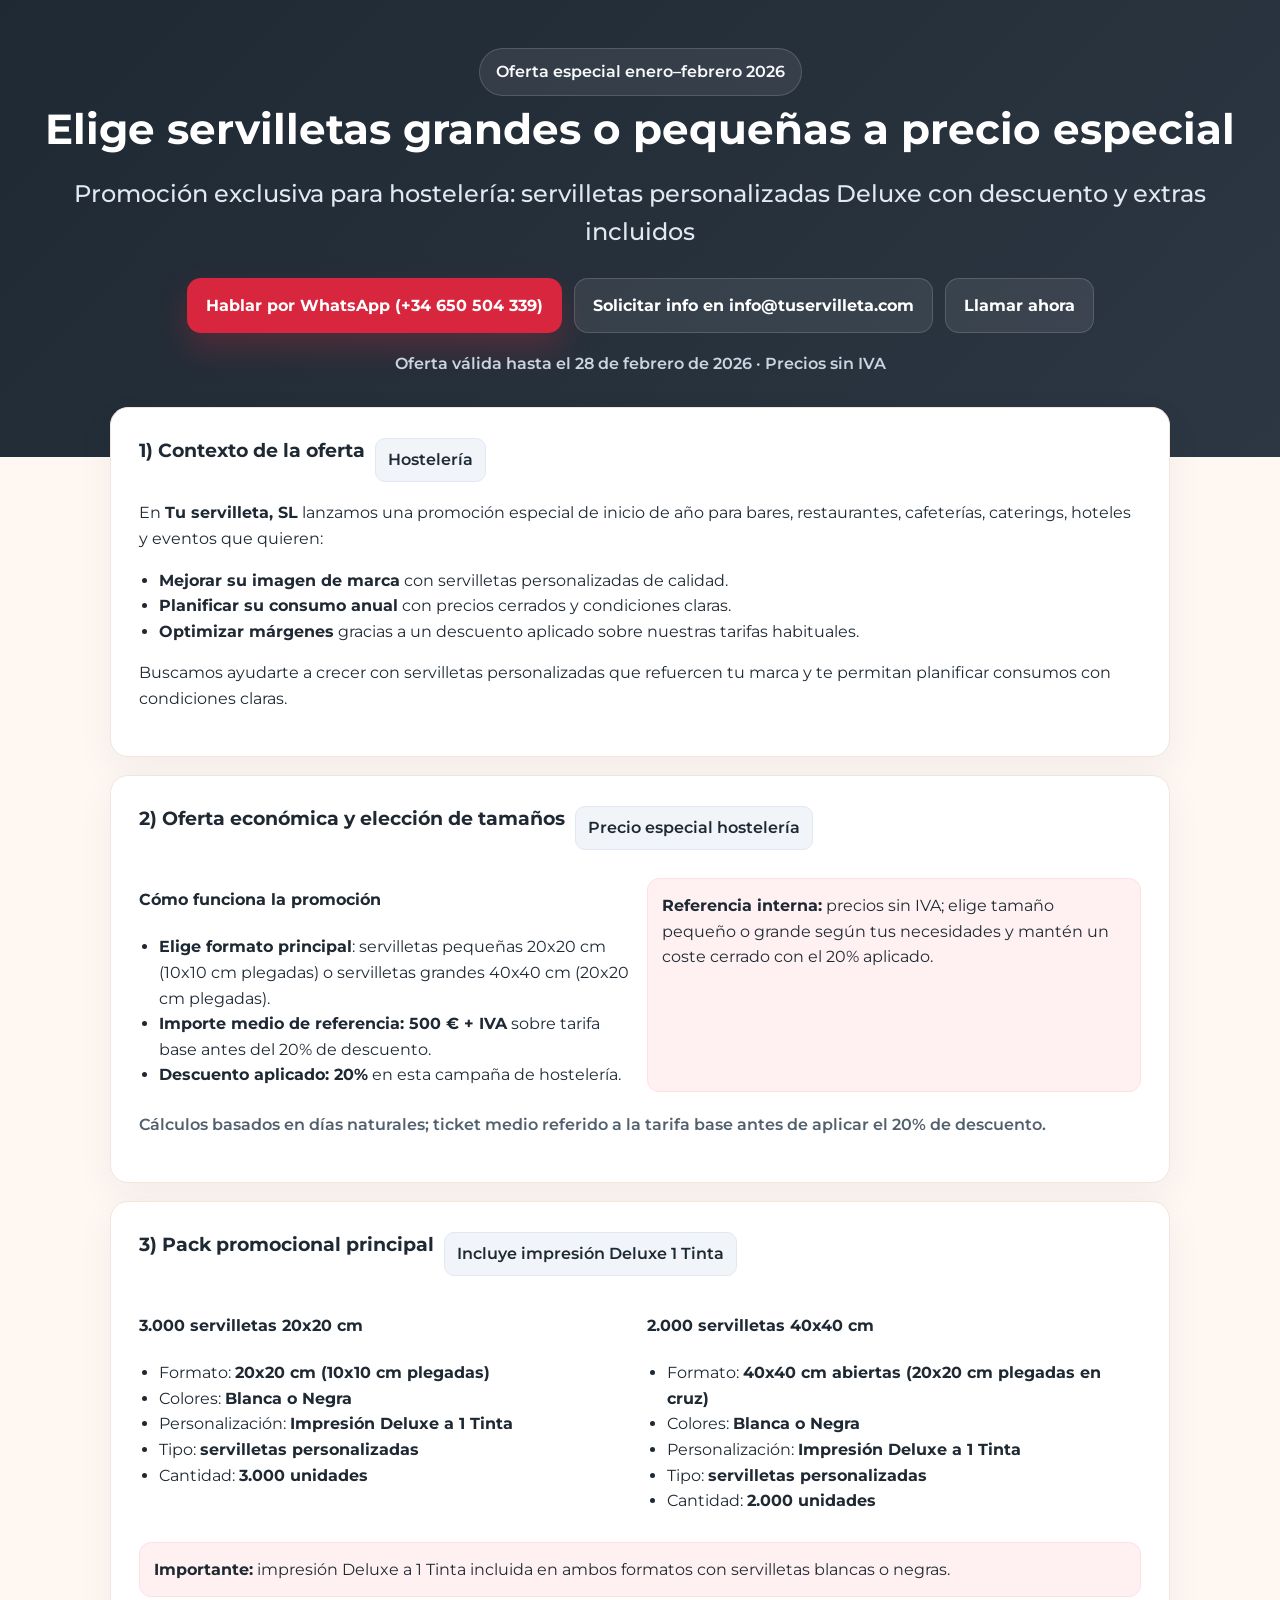
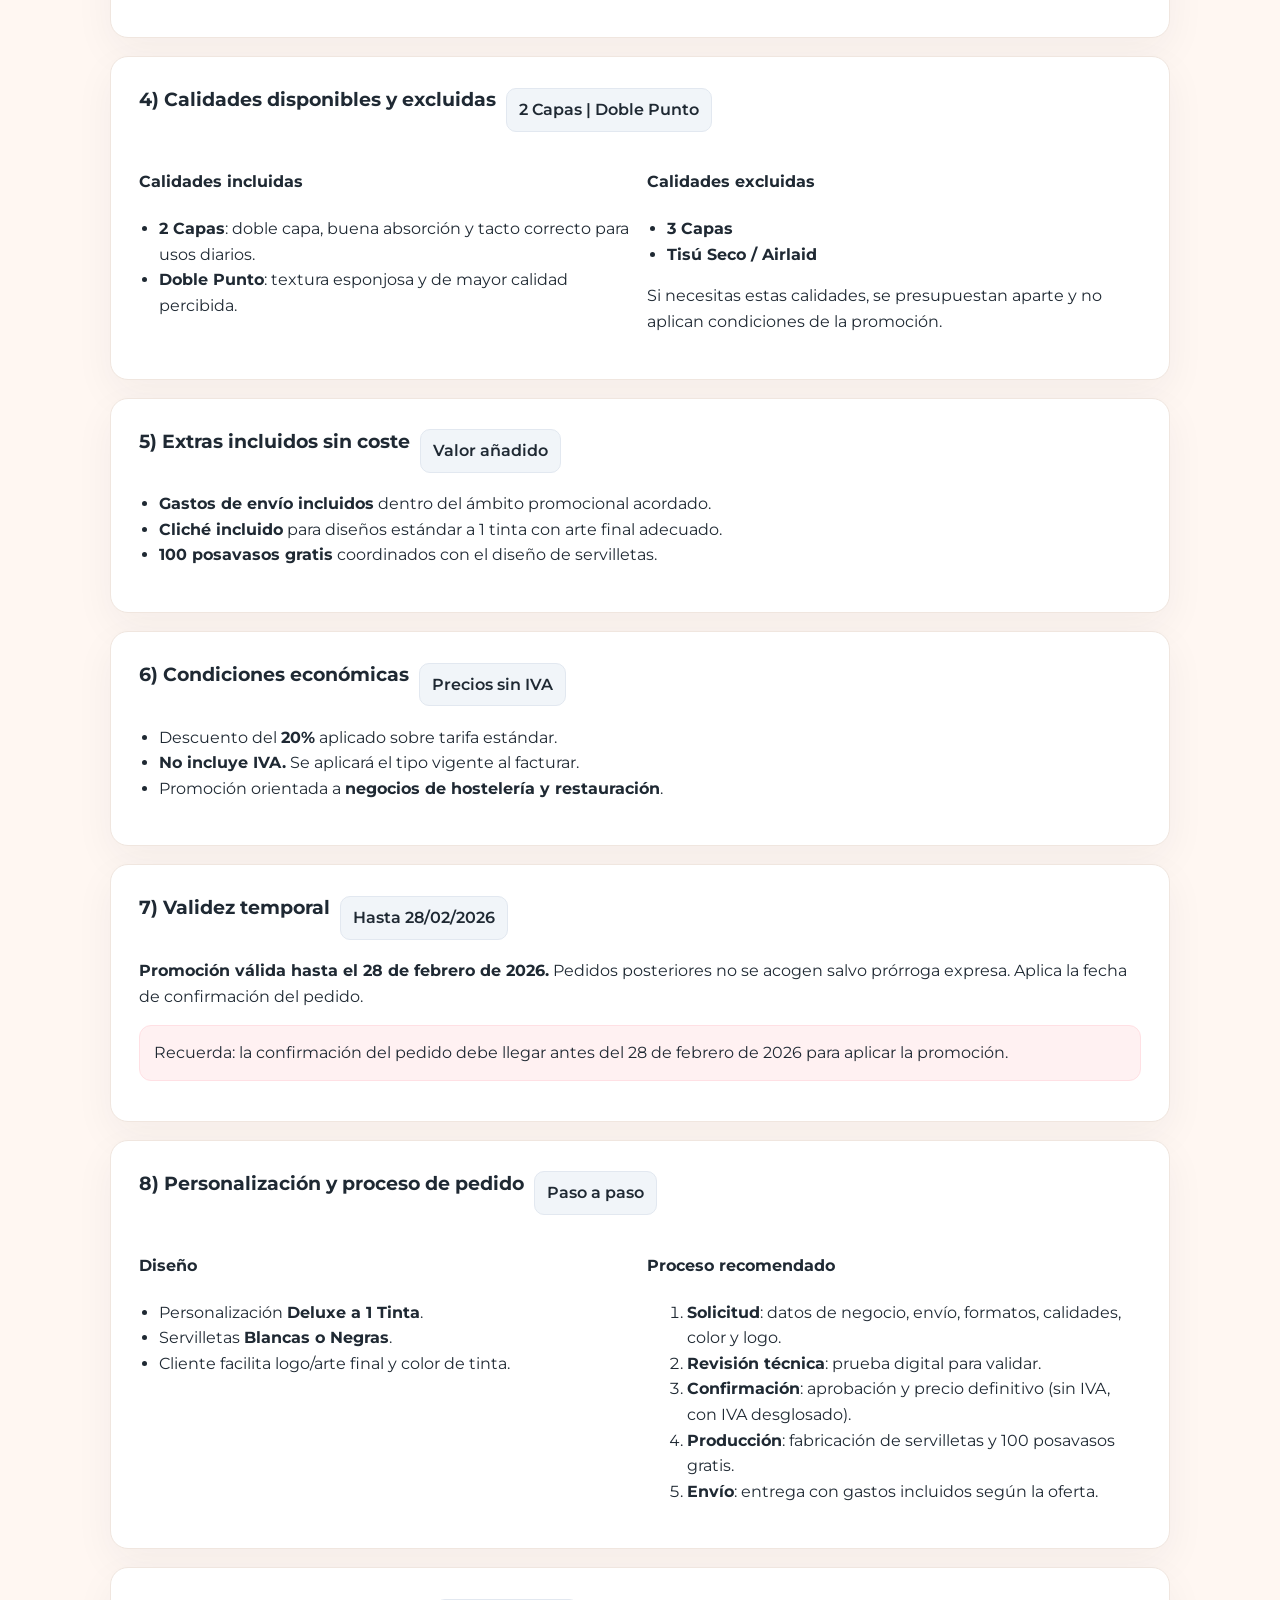
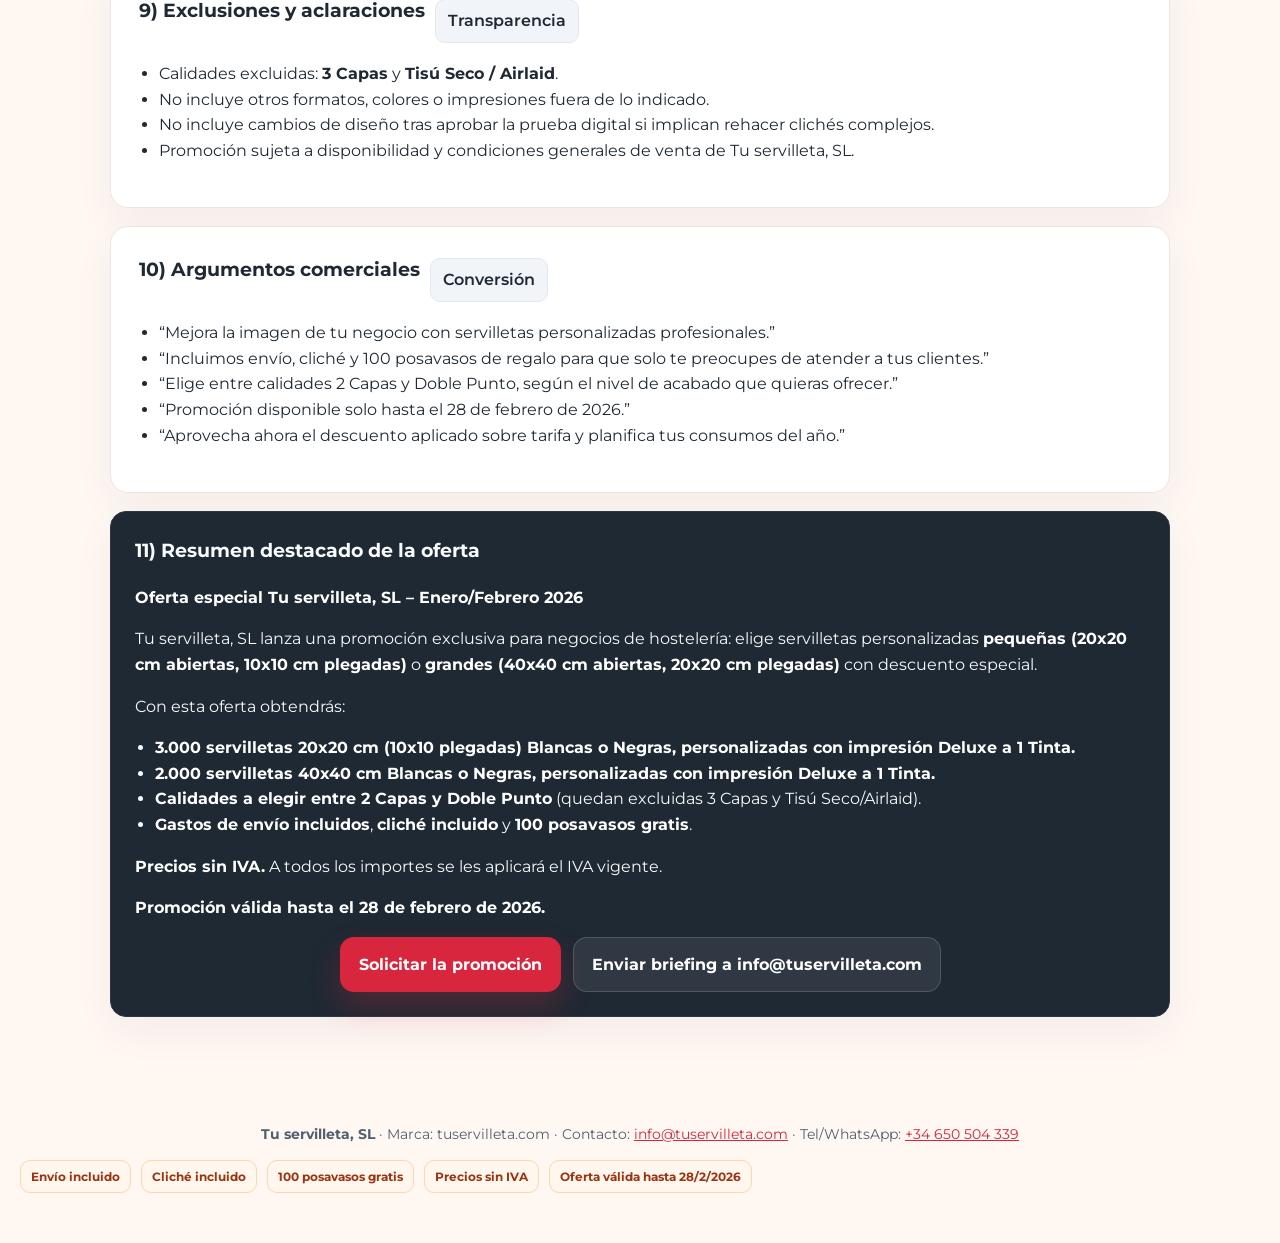
==== commit b0ccda0f: "style: align landing with brand look Co-authored-by: juanjosferris-dotcom <243433178+juanjosferris-d" ====
--- a/index.html
+++ b/index.html
@@ -5,27 +5,30 @@
   <meta name="viewport" content="width=device-width, initial-scale=1">
   <title>Tu servilleta, SL | Oferta Especial 2026</title>
   <meta name="description" content="Promoción exclusiva de Tu servilleta, SL para hostelería: servilletas personalizadas Deluxe con envío, cliché y 100 posavasos incluidos. Oferta válida hasta el 28 de febrero de 2026.">
+  <link rel="preconnect" href="https://fonts.googleapis.com">
+  <link rel="preconnect" href="https://fonts.gstatic.com" crossorigin>
+  <link href="https://fonts.googleapis.com/css2?family=Montserrat:wght@500;600;700&display=swap" rel="stylesheet">
   <style>
     :root {
       color-scheme: light;
-      --primary: #0f172a;
-      --accent: #ea580c;
-      --bg: #f8fafc;
+      --primary: #1f2933;
+      --accent: #d7263d;
+      --bg: #fff7f2;
       --card: #ffffff;
-      --muted: #475569;
-      --border: #e2e8f0;
+      --muted: #52606d;
+      --border: #f0e6df;
     }
     * { box-sizing: border-box; }
     body {
       margin: 0;
-      font-family: system-ui, -apple-system, sans-serif;
+      font-family: "Montserrat", system-ui, -apple-system, sans-serif;
       background: var(--bg);
       color: var(--primary);
       line-height: 1.6;
     }
     a { color: var(--accent); }
     header {
-      background: linear-gradient(135deg, #0f172a, #1e293b);
+      background: linear-gradient(135deg, #1f2933, #2d3743);
       color: #fff;
       padding: 48px 20px 64px;
       text-align: center;
@@ -73,7 +76,7 @@
     .btn.primary {
       background: var(--accent);
       color: #fff;
-      box-shadow: 0 15px 30px rgba(234, 88, 12, 0.25);
+      box-shadow: 0 15px 30px rgba(215, 38, 61, 0.25);
     }
     .btn.secondary {
       background: rgba(255,255,255,0.08);
@@ -91,7 +94,7 @@
       border: 1px solid var(--border);
       border-radius: 18px;
       padding: 28px;
-      box-shadow: 0 14px 40px rgba(15, 23, 42, 0.06);
+      box-shadow: 0 14px 40px rgba(31, 41, 51, 0.05);
       margin-bottom: 18px;
     }
     h3 { margin-top: 0; }
@@ -112,9 +115,9 @@
       border: 1px solid #fed7aa;
     }
     .highlight {
-      background: #ecfeff;
-      border: 1px solid #a5f3fc;
-      color: #0f172a;
+      background: #fff1f2;
+      border: 1px solid #ffe0e4;
+      color: #1f2933;
       padding: 14px;
       border-radius: 12px;
       margin: 12px 0;
@@ -134,11 +137,11 @@
       list-style: none;
     }
     .summary-block {
-      background: #0f172a;
+      background: #1f2933;
       color: #f8fafc;
       border-radius: 16px;
       padding: 24px;
-      border: 1px solid #1e293b;
+      border: 1px solid #2d3743;
     }
     .summary-block strong { color: #fff; }
     .badge {
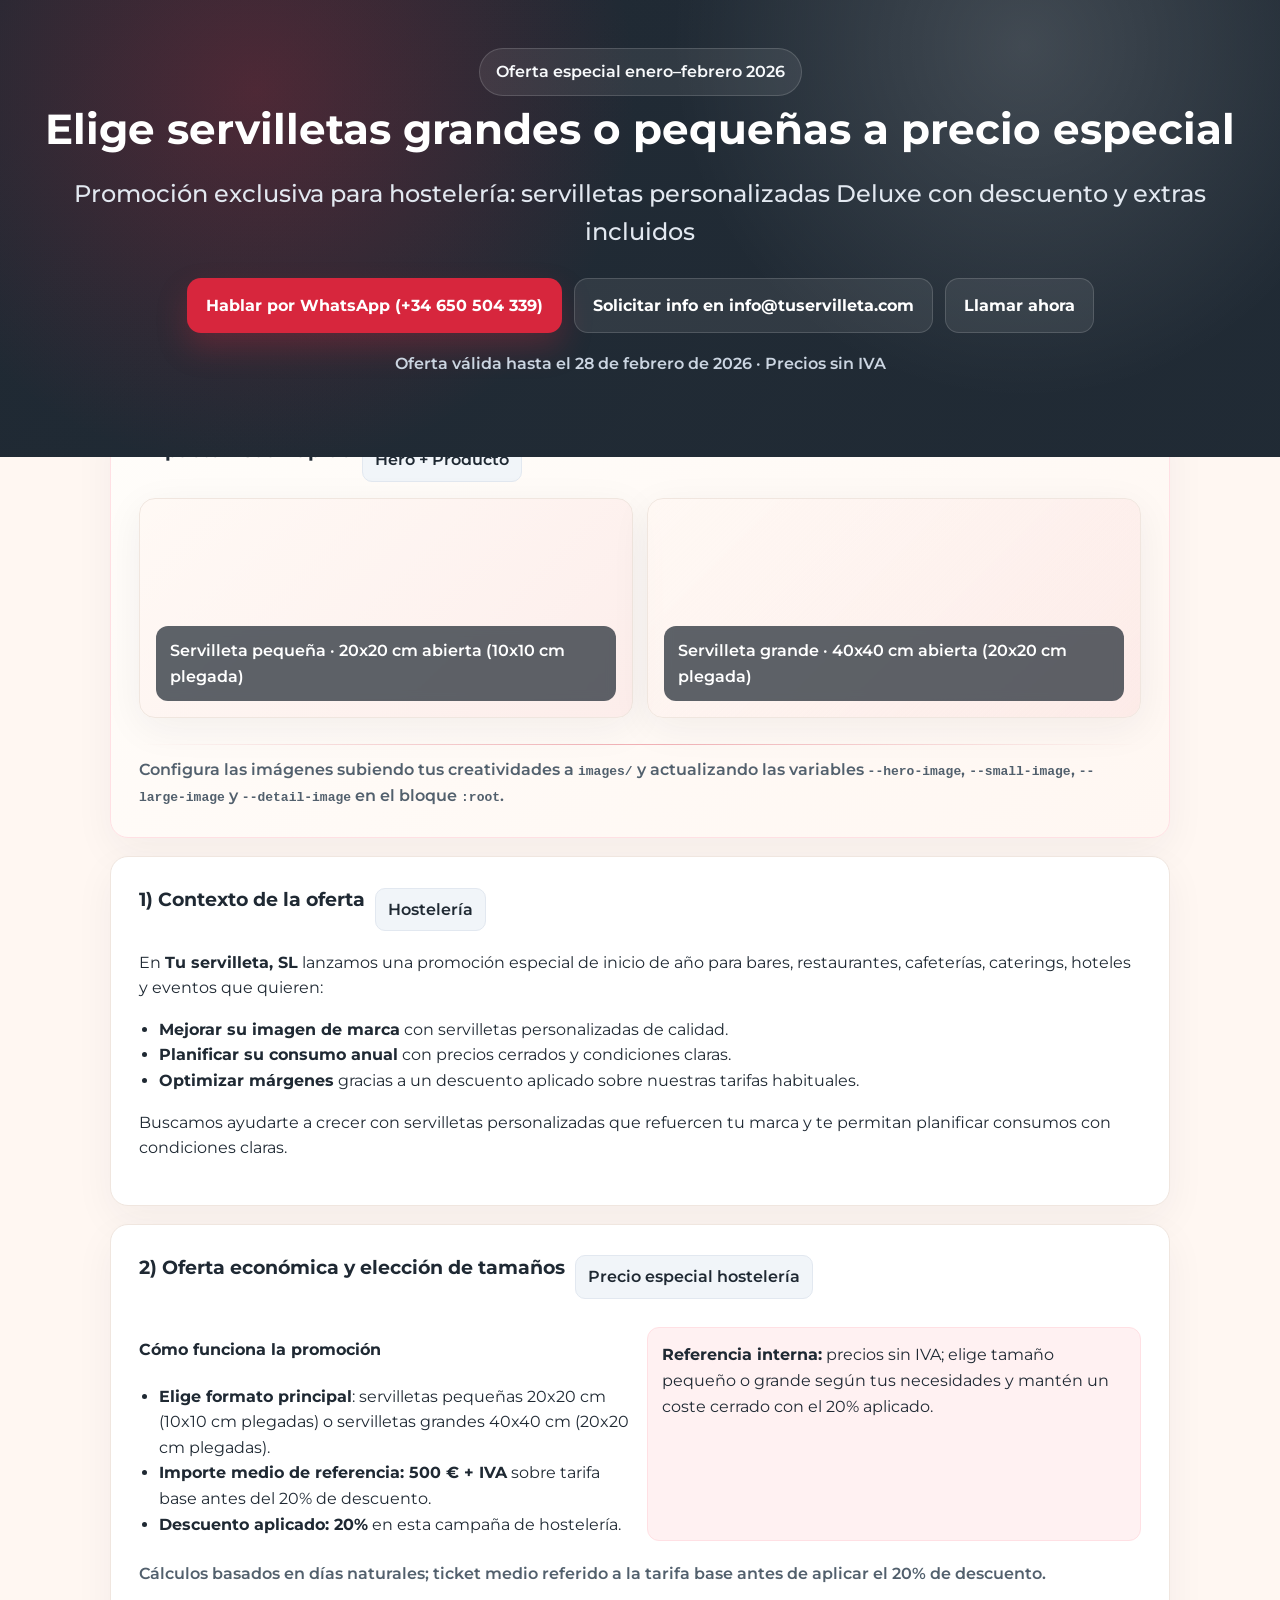
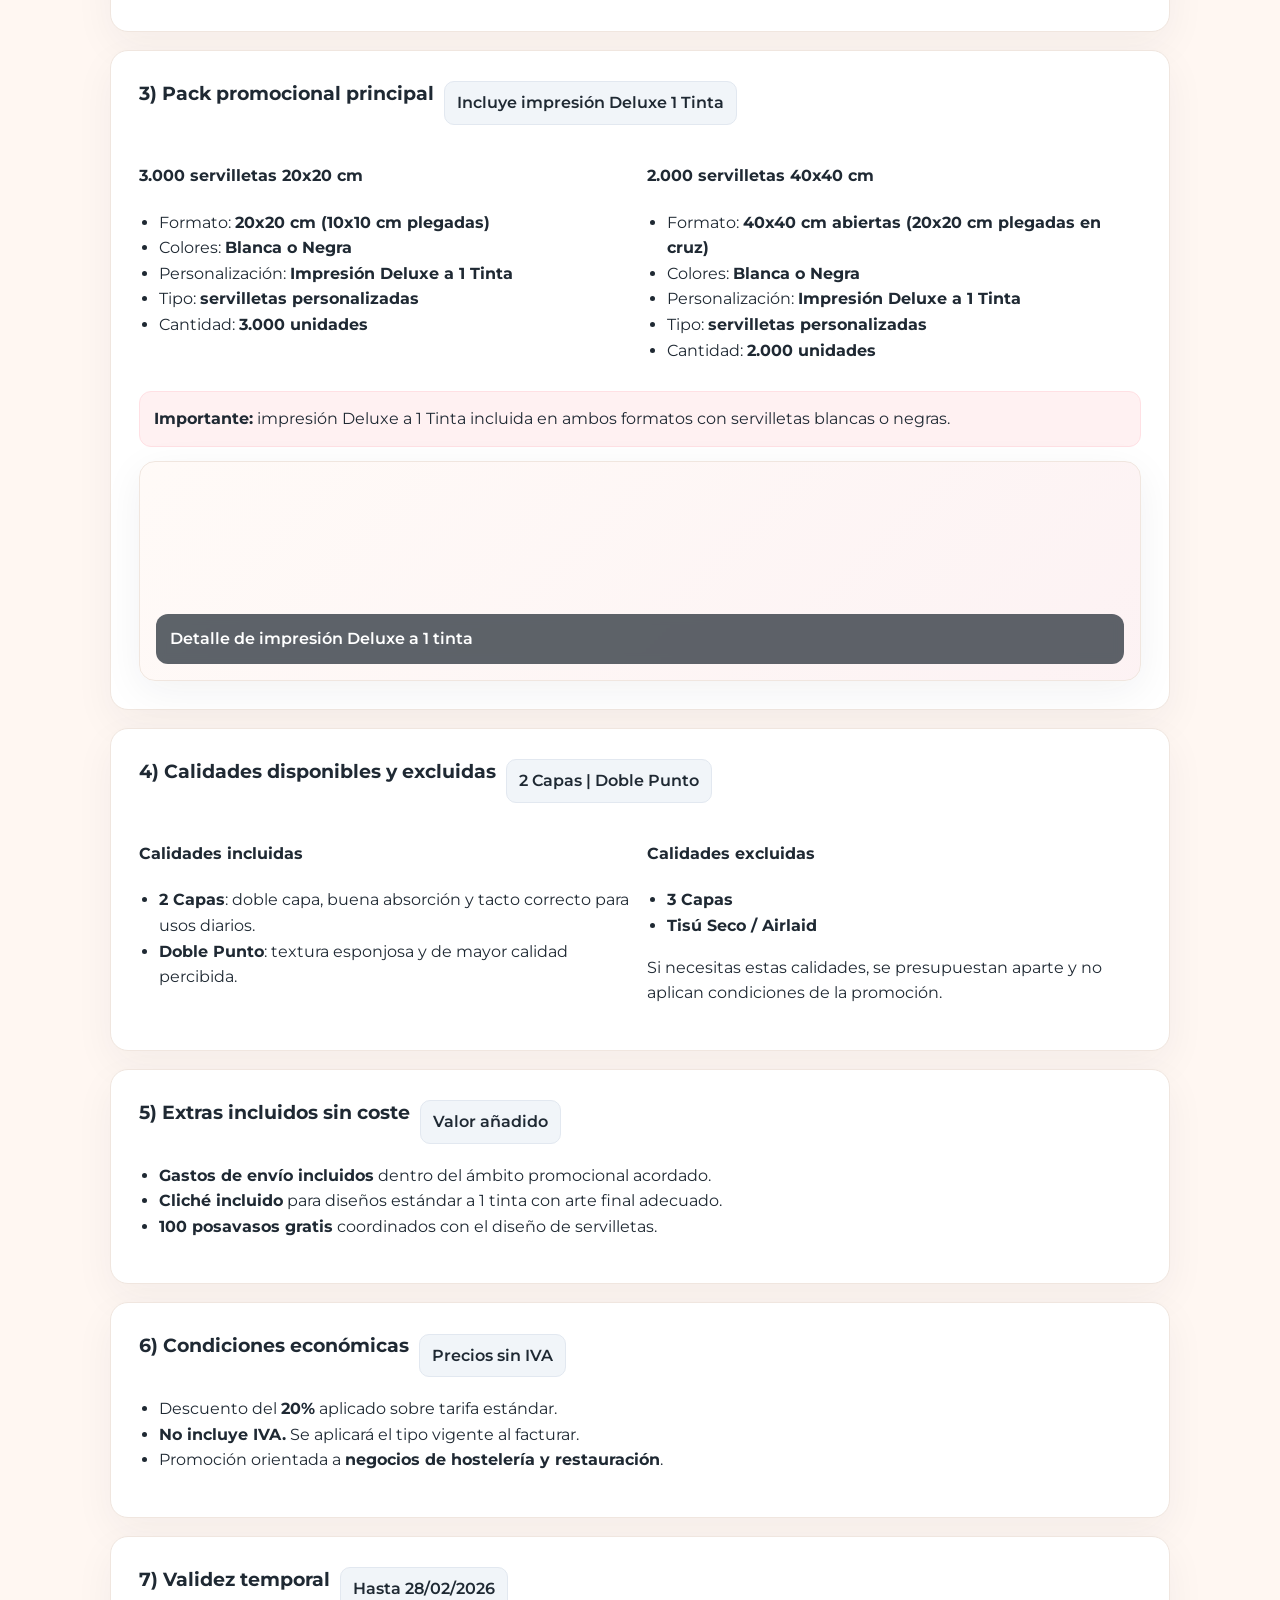
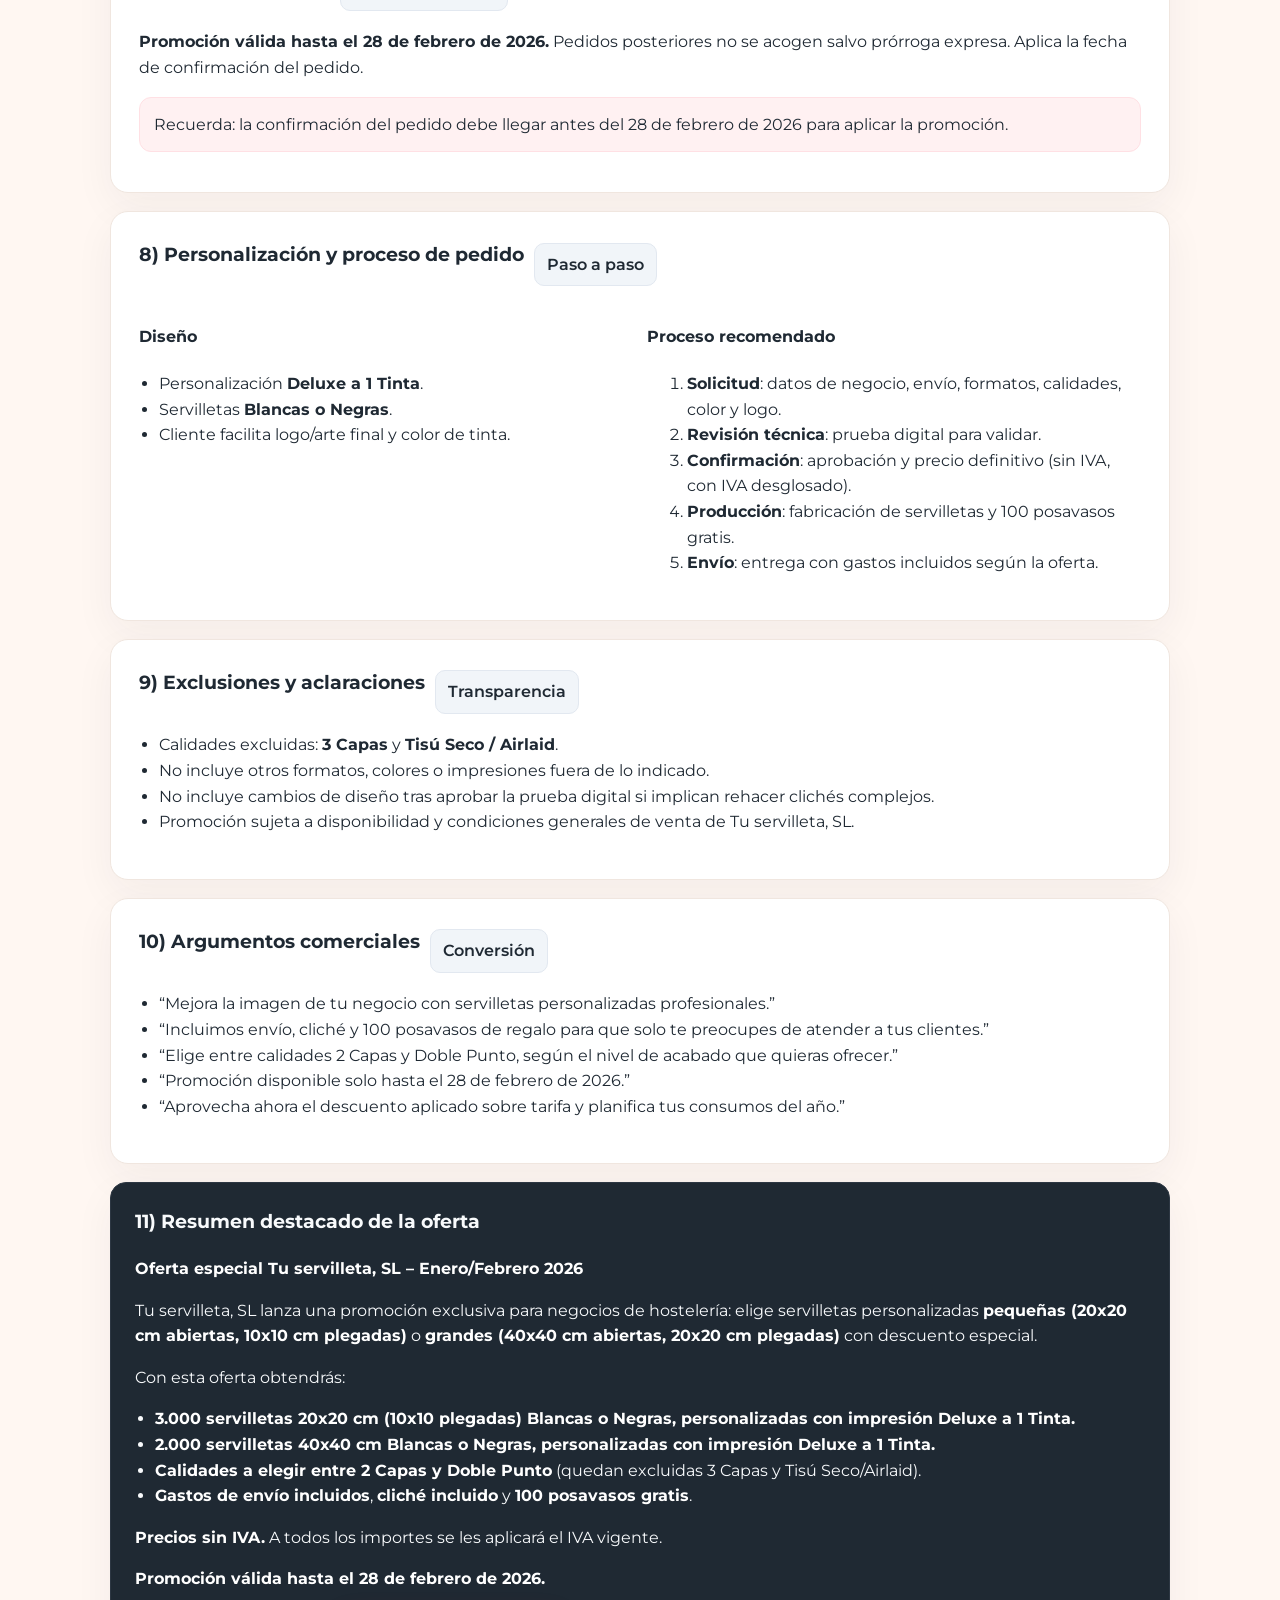
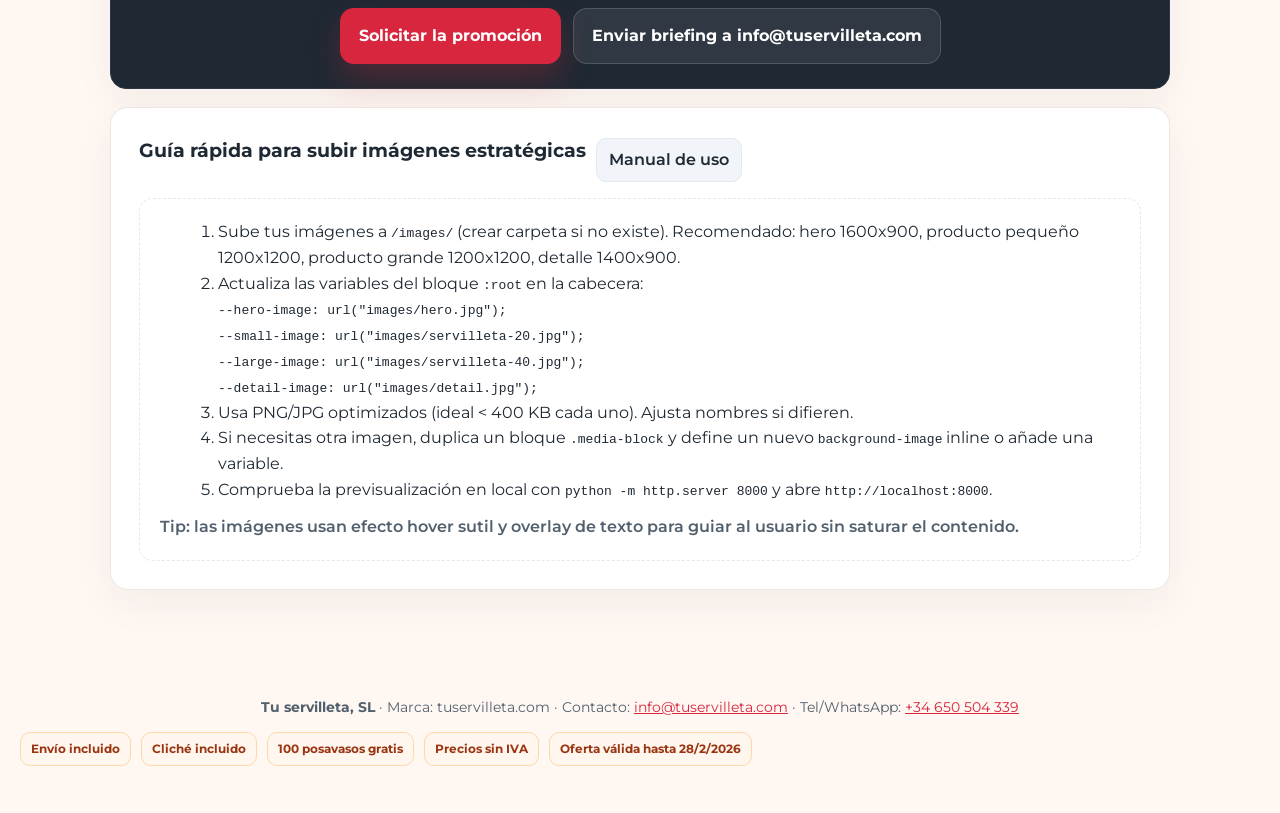
==== commit 7434300c: "feat: add visuals and image guide Co-authored-by: juanjosferris-dotcom <243433178+juanjosferris-dotc" ====
--- a/index.html
+++ b/index.html
@@ -17,6 +17,10 @@
       --card: #ffffff;
       --muted: #52606d;
       --border: #f0e6df;
+      --hero-image: url("images/hero.jpg");
+      --small-image: url("images/servilleta-20.jpg");
+      --large-image: url("images/servilleta-40.jpg");
+      --detail-image: url("images/detail.jpg");
     }
     * { box-sizing: border-box; }
     body {
@@ -32,6 +36,29 @@
       color: #fff;
       padding: 48px 20px 64px;
       text-align: center;
+      position: relative;
+      overflow: hidden;
+      isolation: isolate;
+    }
+    header::before {
+      content: "";
+      position: absolute;
+      inset: 0;
+      background-image: var(--hero-image);
+      background-size: cover;
+      background-position: center;
+      opacity: 0.28;
+      z-index: -2;
+      filter: saturate(1.1);
+    }
+    header::after {
+      content: "";
+      position: absolute;
+      inset: 0;
+      background: radial-gradient(circle at 20% 20%, rgba(215,38,61,0.25), transparent 35%),
+                  radial-gradient(circle at 80% 10%, rgba(255,255,255,0.15), transparent 32%),
+                  linear-gradient(135deg, rgba(31,41,51,0.75), rgba(31,41,51,0.9));
+      z-index: -1;
     }
     header h1 {
       margin: 0 0 12px;
@@ -70,7 +97,7 @@
       border: 1px solid transparent;
       font-weight: 700;
       text-decoration: none;
-      transition: transform 150ms ease, box-shadow 150ms ease, background 150ms ease;
+      transition: transform 200ms ease, box-shadow 200ms ease, background 200ms ease, filter 200ms ease;
       cursor: pointer;
     }
     .btn.primary {
@@ -83,7 +110,7 @@
       border-color: rgba(255,255,255,0.15);
       color: #fff;
     }
-    .btn:hover { transform: translateY(-1px); }
+    .btn:hover { transform: translateY(-2px); filter: brightness(1.05); }
     .wrapper {
       max-width: 1100px;
       margin: -50px auto 60px;
@@ -96,6 +123,11 @@
       padding: 28px;
       box-shadow: 0 14px 40px rgba(31, 41, 51, 0.05);
       margin-bottom: 18px;
+      transition: transform 220ms ease, box-shadow 220ms ease;
+    }
+    .card:hover {
+      transform: translateY(-3px);
+      box-shadow: 0 16px 50px rgba(31, 41, 51, 0.08);
     }
     h3 { margin-top: 0; }
     ul { padding-left: 20px; }
@@ -161,6 +193,49 @@
       gap: 10px;
       flex-wrap: wrap;
       margin-bottom: 14px;
+    }
+    .media-block {
+      position: relative;
+      border-radius: 16px;
+      overflow: hidden;
+      min-height: 220px;
+      background: linear-gradient(135deg, rgba(255,247,242,0.6), rgba(215,38,61,0.06));
+      border: 1px solid var(--border);
+      box-shadow: 0 10px 40px rgba(31,41,51,0.06);
+    }
+    .media-block::before {
+      content: "";
+      position: absolute;
+      inset: 0;
+      background-size: cover;
+      background-position: center;
+      filter: saturate(1.05);
+      transition: transform 0.6s ease;
+    }
+    .media-block.small::before { background-image: var(--small-image); }
+    .media-block.large::before { background-image: var(--large-image); }
+    .media-block.detail::before { background-image: var(--detail-image); }
+    .media-block:hover::before { transform: scale(1.05); }
+    .media-caption {
+      position: absolute;
+      inset: auto 16px 16px 16px;
+      padding: 12px 14px;
+      border-radius: 12px;
+      background: rgba(31,41,51,0.72);
+      color: #fff;
+      font-weight: 600;
+      backdrop-filter: blur(4px);
+    }
+    .divider {
+      height: 1px;
+      background: linear-gradient(90deg, transparent, rgba(215,38,61,0.35), transparent);
+      margin: 26px 0 12px;
+    }
+    .guide {
+      background: #fff;
+      border: 1px dashed #f0e6df;
+      padding: 20px;
+      border-radius: 14px;
     }
     @media (max-width: 640px) {
       header { padding: 36px 16px 58px; }
@@ -183,6 +258,27 @@
   </header>
 
   <main class="wrapper">
+    <section class="card" style="background: linear-gradient(145deg, #fffdfa, #fff7f2); border-color: #ffe0e4;">
+      <div class="section-title">
+        <h3>Impacto visual rápido</h3>
+        <span class="badge">Hero + Producto</span>
+      </div>
+      <div class="grid">
+        <div>
+          <div class="media-block small">
+            <div class="media-caption">Servilleta pequeña · 20x20 cm abierta (10x10 cm plegada)</div>
+          </div>
+        </div>
+        <div>
+          <div class="media-block large">
+            <div class="media-caption">Servilleta grande · 40x40 cm abierta (20x20 cm plegada)</div>
+          </div>
+        </div>
+      </div>
+      <div class="divider"></div>
+      <p style="margin:0;color:var(--muted);font-weight:600;">Configura las imágenes subiendo tus creatividades a <code>images/</code> y actualizando las variables <code>--hero-image</code>, <code>--small-image</code>, <code>--large-image</code> y <code>--detail-image</code> en el bloque <code>:root</code>.</p>
+    </section>
+
     <section class="card">
       <div class="section-title">
         <h3>1) Contexto de la oferta</h3>
@@ -246,6 +342,9 @@
         </div>
       </div>
       <p class="highlight"><strong>Importante:</strong> impresión Deluxe a 1 Tinta incluida en ambos formatos con servilletas blancas o negras.</p>
+      <div class="media-block detail" style="margin-top:14px;">
+        <div class="media-caption">Detalle de impresión Deluxe a 1 tinta</div>
+      </div>
     </section>
 
     <section class="card">
@@ -375,6 +474,28 @@
       <div class="cta-group" style="margin-top:12px;">
         <a class="btn primary" href="https://wa.me/34650504339" target="_blank" rel="noopener">Solicitar la promoción</a>
         <a class="btn secondary" href="mailto:info@tuservilleta.com">Enviar briefing a info@tuservilleta.com</a>
+      </div>
+    </section>
+
+    <section class="card">
+      <div class="section-title">
+        <h3>Guía rápida para subir imágenes estratégicas</h3>
+        <span class="badge">Manual de uso</span>
+      </div>
+      <div class="guide">
+        <ol style="margin:0 0 12px 18px;">
+          <li>Sube tus imágenes a <code>/images/</code> (crear carpeta si no existe). Recomendado: hero 1600x900, producto pequeño 1200x1200, producto grande 1200x1200, detalle 1400x900.</li>
+          <li>Actualiza las variables del bloque <code>:root</code> en la cabecera:
+            <br><code>--hero-image: url("images/hero.jpg");</code><br>
+            <code>--small-image: url("images/servilleta-20.jpg");</code><br>
+            <code>--large-image: url("images/servilleta-40.jpg");</code><br>
+            <code>--detail-image: url("images/detail.jpg");</code>
+          </li>
+          <li>Usa PNG/JPG optimizados (ideal &lt; 400 KB cada uno). Ajusta nombres si difieren.</li>
+          <li>Si necesitas otra imagen, duplica un bloque <code>.media-block</code> y define un nuevo <code>background-image</code> inline o añade una variable.</li>
+          <li>Comprueba la previsualización en local con <code>python -m http.server 8000</code> y abre <code>http://localhost:8000</code>.</li>
+        </ol>
+        <p style="margin:0;color:var(--muted);font-weight:600;">Tip: las imágenes usan efecto hover sutil y overlay de texto para guiar al usuario sin saturar el contenido.</p>
       </div>
     </section>
   </main>
